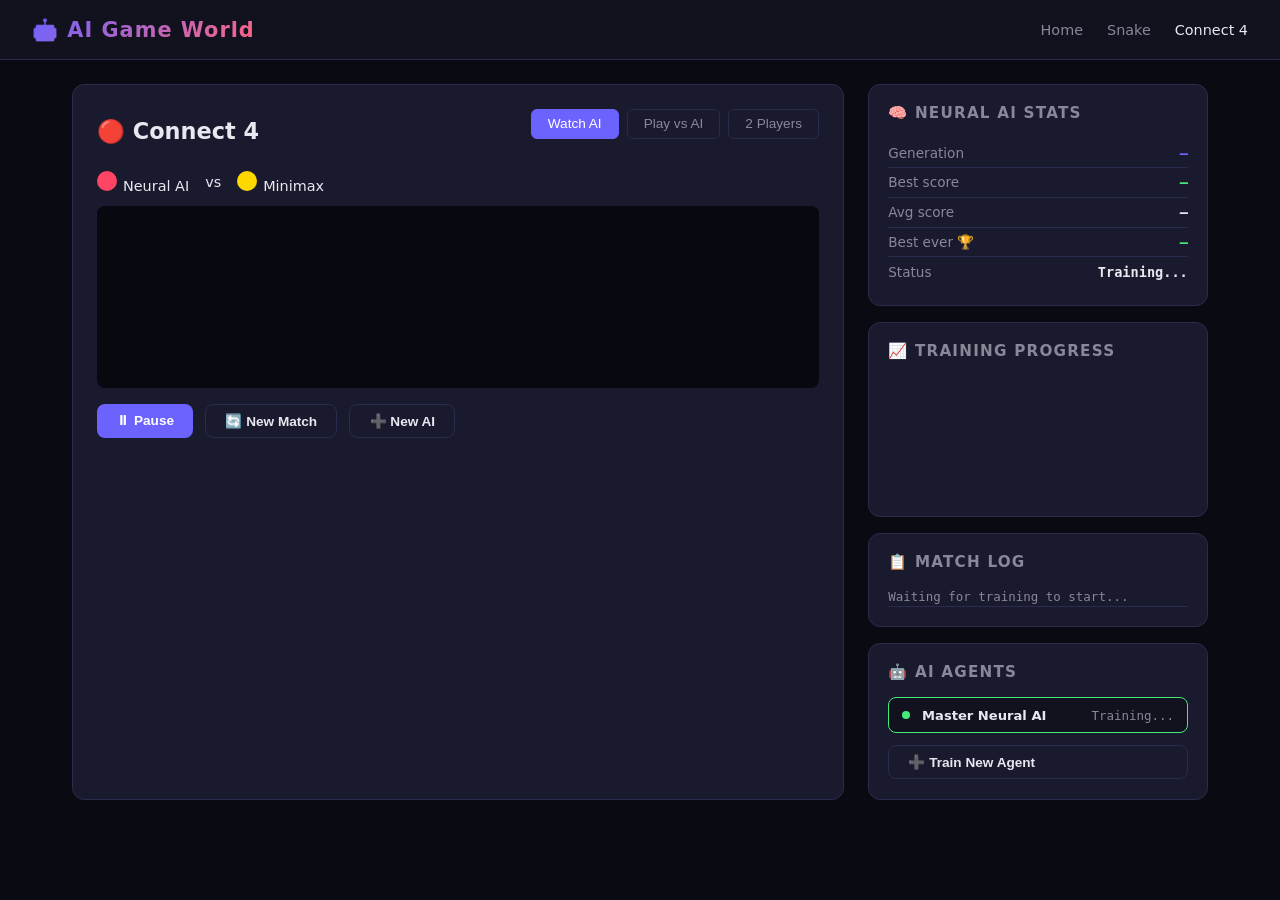
==== games/connect4/index.html @ 72505654 "Add games/connect4/index.html" ====
<!DOCTYPE html>
<html lang="en">
<head>
  <meta charset="UTF-8" />
  <meta name="viewport" content="width=device-width, initial-scale=1.0" />
  <title>Connect 4 — AI Game World</title>
  <link rel="stylesheet" href="../../css/style.css" />
  <style>
    .mode-tabs { display: flex; gap: 0.5rem; margin-bottom: 1rem; }
    .mode-tab {
      padding: 0.4rem 1rem; border-radius: 6px; border: 1px solid var(--border);
      cursor: pointer; font-size: 0.85rem; background: transparent; color: var(--text-dim);
      transition: all 0.2s;
    }
    .mode-tab.active { background: var(--accent); border-color: var(--accent); color: white; }

    .turn-indicator {
      display: flex; gap: 1rem; align-items: center;
      margin-bottom: 0.75rem; font-size: 0.9rem;
    }
    .player-chip {
      width: 20px; height: 20px; border-radius: 50%;
      display: inline-block; margin-right: 6px;
    }
    .chip-red { background: #ff4466; }
    .chip-yellow { background: #ffd700; }
    .active-chip { outline: 3px solid white; outline-offset: 2px; }

    .col-buttons { display: flex; gap: 2px; margin-bottom: 0.5rem; }
    .col-btn {
      width: 64px; height: 30px; background: var(--border);
      border: none; cursor: pointer; color: var(--text); border-radius: 4px;
      font-size: 1rem; transition: background 0.2s;
    }
    .col-btn:hover { background: var(--accent); }
    #colBtns { display: none; }

    .match-log {
      max-height: 140px; overflow-y: auto;
      font-size: 0.78rem; color: var(--text-dim);
      font-family: var(--font-mono);
    }
    .match-log div { padding: 2px 0; border-bottom: 1px solid var(--border); }
    .win { color: var(--accent3); }
    .loss { color: var(--accent2); }
    .draw { color: var(--text-dim); }
  </style>
</head>
<body>

<nav>
  <span class="nav-logo">🤖 AI Game World</span>
  <div class="nav-links">
    <a href="../../index.html">Home</a>
    <a href="../snake/index.html">Snake</a>
    <a href="#" class="active">Connect 4</a>
  </div>
</nav>

<div class="game-page">

  <!-- LEFT: GAME -->
  <div class="game-area">
    <div class="game-title-bar">
      <h2>🔴 Connect 4</h2>
      <div class="mode-tabs">
        <button class="mode-tab active" id="tabAI" onclick="switchMode('ai')">Watch AI</button>
        <button class="mode-tab" id="tabVsAI" onclick="switchMode('vsai')">Play vs AI</button>
        <button class="mode-tab" id="tabHuman" onclick="switchMode('human')">2 Players</button>
      </div>
    </div>

    <div class="turn-indicator" id="turnIndicator">
      <span><span class="player-chip chip-red" id="chip1"></span>Neural AI</span>
      <span>vs</span>
      <span><span class="player-chip chip-yellow" id="chip2"></span>Minimax</span>
    </div>

    <!-- Column drop buttons (human mode) -->
    <div id="colBtns" class="col-buttons">
      <button class="col-btn" onclick="humanDrop(0)">▼</button>
      <button class="col-btn" onclick="humanDrop(1)">▼</button>
      <button class="col-btn" onclick="humanDrop(2)">▼</button>
      <button class="col-btn" onclick="humanDrop(3)">▼</button>
      <button class="col-btn" onclick="humanDrop(4)">▼</button>
      <button class="col-btn" onclick="humanDrop(5)">▼</button>
      <button class="col-btn" onclick="humanDrop(6)">▼</button>
    </div>

    <div class="canvas-wrapper">
      <canvas id="gameCanvas"></canvas>
    </div>

    <div class="controls" id="aiControls">
      <button class="btn btn-primary" id="btnPlayPause" onclick="toggleTraining()">⏸ Pause</button>
      <button class="btn btn-ghost" onclick="resetMatch()">🔄 New Match</button>
      <button class="btn btn-ghost" onclick="openNewAgentModal()">➕ New AI</button>
    </div>

    <div class="controls" id="humanControls" style="display:none">
      <button class="btn btn-primary" onclick="resetMatch()">🔄 New Game</button>
    </div>
  </div>

  <!-- RIGHT: AI PANEL -->
  <div class="ai-panel">

    <div class="panel-card">
      <h3>🧠 Neural AI Stats</h3>
      <div class="stat-row">
        <span class="stat-label">Generation</span>
        <span class="stat-value accent" id="statGen">—</span>
      </div>
      <div class="stat-row">
        <span class="stat-label">Best score</span>
        <span class="stat-value good" id="statBest">—</span>
      </div>
      <div class="stat-row">
        <span class="stat-label">Avg score</span>
        <span class="stat-value" id="statAvg">—</span>
      </div>
      <div class="stat-row">
        <span class="stat-label">Best ever 🏆</span>
        <span class="stat-value good" id="statBestEver">—</span>
      </div>
      <div class="stat-row">
        <span class="stat-label">Status</span>
        <span class="stat-value" id="statStatus">Training...</span>
      </div>
    </div>

    <div class="panel-card">
      <h3>📈 Training Progress</h3>
      <canvas id="chartCanvas" class="chart-canvas"></canvas>
    </div>

    <div class="panel-card">
      <h3>📋 Match Log</h3>
      <div class="match-log" id="matchLog">
        <div class="draw">Waiting for training to start...</div>
      </div>
    </div>

    <div class="panel-card">
      <h3>🤖 AI Agents</h3>
      <div class="agent-list" id="agentList">
        <div class="agent-item master">
          <div class="agent-dot green"></div>
          <span class="agent-name">Master Neural AI</span>
          <span class="agent-score" id="masterScore">Training...</span>
        </div>
      </div>
      <button class="btn btn-ghost" style="width:100%;margin-top:0.75rem" onclick="openNewAgentModal()">
        ➕ Train New Agent
      </button>
    </div>

  </div>
</div>

<!-- Modal -->
<div class="modal-overlay" id="newAgentModal">
  <div class="modal">
    <h2>🤖 Create New AI Agent</h2>
    <div class="form-group">
      <label>Agent Name</label>
      <input type="text" id="agentNameInput" value="NeuralAgent-1" />
    </div>
    <div class="form-group">
      <label>Population Size</label>
      <select id="agentPopInput">
        <option value="20">20 (fast)</option>
        <option value="50" selected>50 (balanced)</option>
      </select>
    </div>
    <div class="modal-actions">
      <button class="btn btn-ghost" onclick="closeModal()">Cancel</button>
      <button class="btn btn-primary" onclick="createNewAgent()">Create</button>
    </div>
  </div>
</div>

<div class="toast" id="toast"></div>

<script src="../../shared/neat.js"></script>
<script src="connect4.js"></script>
<script>
let trainer = null;
let renderer = null;
let mode = 'ai';
let watchInterval = null;
let humanGame = null;
let agentCounter = 0;
let extraAgents = [];
let matchCount = 0;

function init() {
  const canvas = document.getElementById('gameCanvas');
  renderer = new Connect4Renderer(canvas);

  trainer = new Connect4Trainer({
    populationSize: 50,
    onGeneration: onGen
  });
  trainer.start();

  // Watch game loop — step every 600ms
  watchInterval = setInterval(stepWatchGame, 600);
}

function onGen({ generation, best, avg, bestEver }) {
  document.getElementById('statGen').textContent = generation;
  document.getElementById('statBest').textContent = best;
  document.getElementById('statAvg').textContent = avg.toFixed(1);
  document.getElementById('statBestEver').textContent = bestEver;
  document.getElementById('statStatus').textContent = 'Training...';
  document.getElementById('masterScore').textContent = `Gen ${generation} | Best: ${bestEver}`;
  drawChart(document.getElementById('chartCanvas'), trainer.ga.history);

  matchCount++;
  addLog(`Gen ${generation} — Best: ${best}, Avg: ${avg.toFixed(1)}`, best >= 100 ? 'win' : best < 50 ? 'loss' : 'draw');
}

function stepWatchGame() {
  if (mode !== 'ai' || !trainer || !trainer.watchGame) return;
  trainer.stepWatchGame();
  renderer.draw(trainer.watchGame);
  if (trainer.watchGame.over) {
    // Reset after 1.5s
    setTimeout(() => { if (trainer) trainer.watchGame = new Connect4Game(); }, 1500);
  }
}

function toggleTraining() {
  if (!trainer) return;
  trainer.toggle();
  document.getElementById('btnPlayPause').textContent = trainer.running ? '⏸ Pause' : '▶ Resume';
  document.getElementById('statStatus').textContent = trainer.running ? 'Training...' : 'Paused';
}

function resetMatch() {
  if (mode === 'ai' && trainer) {
    trainer.watchGame = new Connect4Game();
    renderer.draw(trainer.watchGame);
  } else if (humanGame) {
    humanGame = new Connect4Game();
    renderer.draw(humanGame);
  }
}

function switchMode(m) {
  mode = m;
  ['tabAI','tabVsAI','tabHuman'].forEach(id => document.getElementById(id).className = 'mode-tab');
  document.getElementById('tab' + (m === 'ai' ? 'AI' : m === 'vsai' ? 'VsAI' : 'Human')).className = 'mode-tab active';

  document.getElementById('aiControls').style.display = m === 'ai' ? 'flex' : 'none';
  document.getElementById('humanControls').style.display = m !== 'ai' ? 'flex' : 'none';
  document.getElementById('colBtns').style.display = m !== 'ai' ? 'flex' : 'none';

  if (m === 'ai') {
    humanGame = null;
  } else {
    humanGame = new Connect4Game();
    renderer.draw(humanGame);
    if (m === 'vsai') {
      document.getElementById('turnIndicator').innerHTML = `
        <span><span class="player-chip chip-red" id="chip1"></span>You (Red)</span>
        <span>vs</span>
        <span><span class="player-chip chip-yellow"></span>AI (Yellow)</span>
      `;
    } else {
      document.getElementById('turnIndicator').innerHTML = `
        <span><span class="player-chip chip-red"></span>Player 1</span>
        <span>vs</span>
        <span><span class="player-chip chip-yellow"></span>Player 2</span>
      `;
    }
  }
}

function humanDrop(col) {
  if (!humanGame || humanGame.over) return;
  if (humanGame.current === 2 && mode === 'vsai') return; // wait for AI

  humanGame.drop(col);
  renderer.draw(humanGame);

  if (humanGame.over) {
    const msg = humanGame.winner === 0 ? 'Draw!' : `Player ${humanGame.winner} wins!`;
    showToast(msg);
    return;
  }

  // AI turn in vsai mode
  if (mode === 'vsai' && humanGame.current === 2 && trainer) {
    setTimeout(() => {
      const brain = trainer.getBestBrain();
      if (brain) {
        const ai = new Connect4NeuralAI(brain);
        const col = ai.getBestMove(humanGame);
        humanGame.drop(col);
      } else {
        const mm = new Connect4Minimax(3);
        humanGame.drop(mm.getBestMove(humanGame));
      }
      renderer.draw(humanGame);
      if (humanGame.over) {
        const msg = humanGame.winner === 0 ? 'Draw!' : humanGame.winner === 2 ? 'AI wins! 🤖' : 'You win! 🎉';
        showToast(msg);
      }
    }, 300);
  }
}

function addLog(msg, cls = '') {
  const log = document.getElementById('matchLog');
  const d = document.createElement('div');
  d.className = cls;
  d.textContent = msg;
  log.insertBefore(d, log.firstChild);
  if (log.children.length > 50) log.removeChild(log.lastChild);
}

function openNewAgentModal() {
  agentCounter++;
  document.getElementById('agentNameInput').value = `NeuralAgent-${agentCounter}`;
  document.getElementById('newAgentModal').classList.add('open');
}
function closeModal() { document.getElementById('newAgentModal').classList.remove('open'); }

function createNewAgent() {
  const name = document.getElementById('agentNameInput').value;
  const popSize = parseInt(document.getElementById('agentPopInput').value);
  const t = new Connect4Trainer({ populationSize: popSize, onGeneration: () => {} });
  t.start();
  const idx = extraAgents.length;
  extraAgents.push({ name, trainer: t });

  const list = document.getElementById('agentList');
  const item = document.createElement('div');
  item.className = 'agent-item watching';
  item.innerHTML = `
    <div class="agent-dot blue"></div>
    <span class="agent-name">${name}</span>
    <span class="agent-score" id="xscore-${idx}">Training...</span>
    <div class="agent-actions">
      <button class="icon-btn" onclick="removeExtra(${idx})">✕</button>
    </div>
  `;
  list.appendChild(item);
  closeModal();
  showToast(`${name} created!`);

  // Update scores every few seconds
  setInterval(() => {
    const el = document.getElementById(`xscore-${idx}`);
    if (el && extraAgents[idx]) el.textContent = `Gen ${extraAgents[idx].trainer.generation} | Best: ${extraAgents[idx].trainer.bestEver}`;
  }, 2000);
}

function removeExtra(idx) {
  if (extraAgents[idx]) { extraAgents[idx].trainer.pause(); extraAgents[idx] = null; }
}

function showToast(msg) {
  const t = document.getElementById('toast');
  t.textContent = msg;
  t.classList.add('show');
  setTimeout(() => t.classList.remove('show'), 2500);
}

window.addEventListener('load', init);
</script>
</body>
</html>
---- css/style.css ----
/* ===== AI GAME WORLD — Global Styles ===== */

:root {
  --bg: #0a0a12;
  --bg2: #12121e;
  --card: #1a1a2e;
  --border: #2a2a4a;
  --accent: #6c63ff;
  --accent2: #ff6584;
  --accent3: #43e97b;
  --text: #e8e8f0;
  --text-dim: #888899;
  --font: 'Segoe UI', system-ui, sans-serif;
  --font-mono: 'Fira Code', 'Consolas', monospace;
}

* { box-sizing: border-box; margin: 0; padding: 0; }

body {
  background: var(--bg);
  color: var(--text);
  font-family: var(--font);
  min-height: 100vh;
}

a { color: var(--accent); text-decoration: none; }
a:hover { text-decoration: underline; }

/* NAV */
nav {
  background: var(--bg2);
  border-bottom: 1px solid var(--border);
  padding: 0 2rem;
  display: flex;
  align-items: center;
  gap: 2rem;
  height: 60px;
  position: sticky;
  top: 0;
  z-index: 100;
}

.nav-logo {
  font-size: 1.3rem;
  font-weight: 700;
  background: linear-gradient(135deg, var(--accent), var(--accent2));
  -webkit-background-clip: text;
  -webkit-text-fill-color: transparent;
  background-clip: text;
  letter-spacing: 0.05em;
}

.nav-links { display: flex; gap: 1.5rem; margin-left: auto; }
.nav-links a { color: var(--text-dim); font-size: 0.9rem; transition: color 0.2s; }
.nav-links a:hover, .nav-links a.active { color: var(--text); text-decoration: none; }

/* HERO */
.hero {
  text-align: center;
  padding: 4rem 2rem 3rem;
}

.hero h1 {
  font-size: clamp(2rem, 5vw, 3.5rem);
  font-weight: 800;
  background: linear-gradient(135deg, var(--accent), var(--accent2), var(--accent3));
  -webkit-background-clip: text;
  -webkit-text-fill-color: transparent;
  background-clip: text;
  margin-bottom: 1rem;
}

.hero p {
  color: var(--text-dim);
  font-size: 1.1rem;
  max-width: 600px;
  margin: 0 auto;
  line-height: 1.6;
}

/* GAME CARDS */
.games-grid {
  display: grid;
  grid-template-columns: repeat(auto-fill, minmax(280px, 1fr));
  gap: 1.5rem;
  max-width: 1200px;
  margin: 0 auto;
  padding: 2rem;
}

.game-card {
  background: var(--card);
  border: 1px solid var(--border);
  border-radius: 12px;
  overflow: hidden;
  transition: transform 0.2s, border-color 0.2s;
  cursor: pointer;
}

.game-card:hover {
  transform: translateY(-4px);
  border-color: var(--accent);
}

.game-card-thumb {
  width: 100%;
  height: 160px;
  background: linear-gradient(135deg, #1a1a3e, #2a1a4e);
  display: flex;
  align-items: center;
  justify-content: center;
  font-size: 4rem;
}

.game-card-body { padding: 1.2rem; }
.game-card-title { font-size: 1.1rem; font-weight: 700; margin-bottom: 0.4rem; }
.game-card-meta { font-size: 0.8rem; color: var(--text-dim); margin-bottom: 1rem; }

.badge {
  display: inline-block;
  padding: 2px 8px;
  border-radius: 20px;
  font-size: 0.7rem;
  font-weight: 600;
  margin-right: 4px;
}

.badge-new { background: var(--accent); color: white; }
.badge-week { background: var(--accent3); color: #000; }
.badge-classic { background: var(--border); color: var(--text-dim); }

.btn {
  display: inline-flex;
  align-items: center;
  gap: 0.4rem;
  padding: 0.5rem 1.2rem;
  border-radius: 8px;
  font-size: 0.85rem;
  font-weight: 600;
  cursor: pointer;
  border: none;
  transition: all 0.2s;
}

.btn-primary { background: var(--accent); color: white; }
.btn-primary:hover { background: #5a52e0; }
.btn-ghost { background: transparent; color: var(--text); border: 1px solid var(--border); }
.btn-ghost:hover { border-color: var(--accent); color: var(--accent); }
.btn-success { background: var(--accent3); color: #000; }

/* GAME PAGE LAYOUT */
.game-page {
  display: grid;
  grid-template-columns: 1fr 340px;
  gap: 1.5rem;
  max-width: 1200px;
  margin: 0 auto;
  padding: 1.5rem 2rem;
}

@media (max-width: 900px) {
  .game-page { grid-template-columns: 1fr; }
}

.game-area {
  background: var(--card);
  border: 1px solid var(--border);
  border-radius: 12px;
  padding: 1.5rem;
}

.game-title-bar {
  display: flex;
  align-items: center;
  justify-content: space-between;
  margin-bottom: 1rem;
}

.game-title-bar h2 { font-size: 1.4rem; }

.canvas-wrapper {
  display: flex;
  justify-content: center;
  align-items: center;
  background: #080810;
  border-radius: 8px;
  padding: 1rem;
  margin-bottom: 1rem;
}

canvas { display: block; border-radius: 4px; }

/* CONTROLS */
.controls { display: flex; gap: 0.75rem; flex-wrap: wrap; margin-bottom: 1rem; }

/* AI PANEL */
.ai-panel {
  display: flex;
  flex-direction: column;
  gap: 1rem;
}

.panel-card {
  background: var(--card);
  border: 1px solid var(--border);
  border-radius: 12px;
  padding: 1.2rem;
}

.panel-card h3 {
  font-size: 0.95rem;
  font-weight: 700;
  color: var(--text-dim);
  text-transform: uppercase;
  letter-spacing: 0.08em;
  margin-bottom: 1rem;
}

/* STATS */
.stat-row {
  display: flex;
  justify-content: space-between;
  align-items: center;
  padding: 0.4rem 0;
  border-bottom: 1px solid var(--border);
  font-size: 0.85rem;
}
.stat-row:last-child { border-bottom: none; }
.stat-label { color: var(--text-dim); }
.stat-value { font-weight: 700; font-family: var(--font-mono); }
.stat-value.good { color: var(--accent3); }
.stat-value.accent { color: var(--accent); }

/* CHART */
.chart-canvas { width: 100%; height: 120px; }

/* AI AGENTS LIST */
.agent-list { display: flex; flex-direction: column; gap: 0.6rem; }

.agent-item {
  display: flex;
  align-items: center;
  gap: 0.75rem;
  padding: 0.6rem 0.8rem;
  background: var(--bg2);
  border-radius: 8px;
  border: 1px solid var(--border);
  font-size: 0.82rem;
  transition: border-color 0.2s;
}

.agent-item.watching { border-color: var(--accent); }
.agent-item.master { border-color: var(--accent3); }

.agent-dot {
  width: 8px; height: 8px;
  border-radius: 50%;
  flex-shrink: 0;
}
.agent-dot.green { background: var(--accent3); }
.agent-dot.blue { background: var(--accent); }
.agent-dot.orange { background: #ffa94d; }

.agent-name { flex: 1; font-weight: 600; }
.agent-score { color: var(--text-dim); font-family: var(--font-mono); font-size: 0.78rem; }

.agent-actions { display: flex; gap: 0.4rem; }
.icon-btn {
  background: none; border: none; cursor: pointer;
  color: var(--text-dim); font-size: 1rem; padding: 2px;
  transition: color 0.2s;
}
.icon-btn:hover { color: var(--text); }

/* PROGRESS BAR */
.progress-bar {
  height: 4px;
  background: var(--border);
  border-radius: 2px;
  overflow: hidden;
  margin-top: 0.5rem;
}
.progress-fill {
  height: 100%;
  background: linear-gradient(90deg, var(--accent), var(--accent3));
  transition: width 0.3s;
}

/* SPEED SLIDER */
.slider-row {
  display: flex;
  align-items: center;
  gap: 0.75rem;
  font-size: 0.85rem;
  color: var(--text-dim);
}
input[type=range] {
  flex: 1;
  accent-color: var(--accent);
}

/* MODAL */
.modal-overlay {
  position: fixed; inset: 0;
  background: rgba(0,0,0,0.7);
  display: flex; align-items: center; justify-content: center;
  z-index: 1000;
  opacity: 0; pointer-events: none;
  transition: opacity 0.2s;
}
.modal-overlay.open { opacity: 1; pointer-events: all; }
.modal {
  background: var(--card);
  border: 1px solid var(--border);
  border-radius: 16px;
  padding: 2rem;
  min-width: 320px;
  max-width: 500px;
}
.modal h2 { margin-bottom: 1.5rem; }
.form-group { margin-bottom: 1rem; }
.form-group label { display: block; font-size: 0.85rem; color: var(--text-dim); margin-bottom: 0.4rem; }
.form-group input, .form-group select {
  width: 100%; padding: 0.6rem 0.8rem;
  background: var(--bg2); border: 1px solid var(--border);
  border-radius: 8px; color: var(--text); font-size: 0.9rem;
}
.form-group input:focus, .form-group select:focus {
  outline: none; border-color: var(--accent);
}
.modal-actions { display: flex; gap: 0.75rem; justify-content: flex-end; margin-top: 1.5rem; }

/* NOTIFICATION */
.toast {
  position: fixed; bottom: 2rem; right: 2rem;
  background: var(--card); border: 1px solid var(--accent);
  border-radius: 10px; padding: 0.8rem 1.2rem;
  font-size: 0.9rem; z-index: 2000;
  transform: translateY(100px); opacity: 0;
  transition: all 0.3s;
}
.toast.show { transform: translateY(0); opacity: 1; }

/* FOOTER */
footer {
  text-align: center;
  padding: 2rem;
  color: var(--text-dim);
  font-size: 0.85rem;
  border-top: 1px solid var(--border);
  margin-top: 3rem;
}
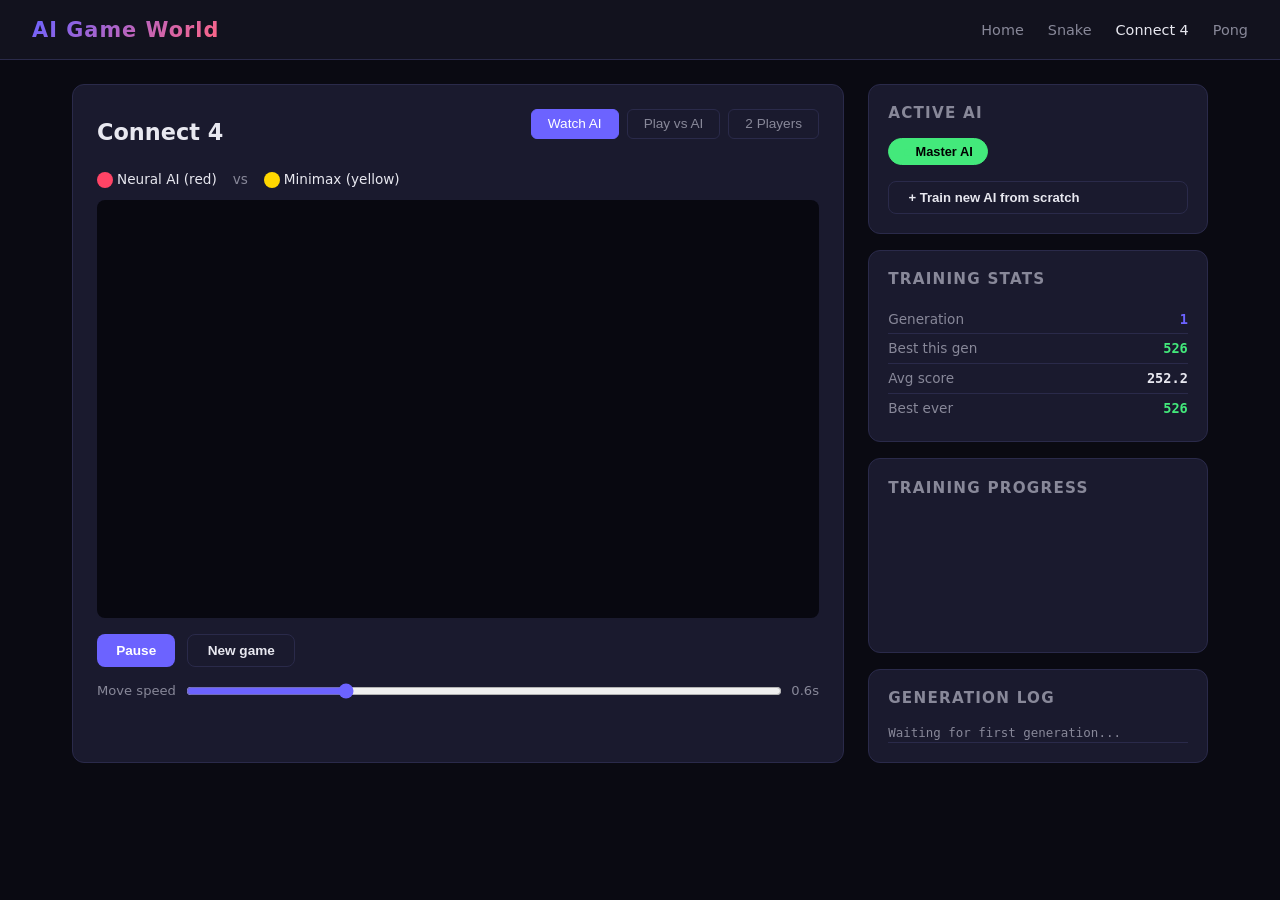
==== commit 86fb9cab: "Fix: proper master AI, new AI from scratch, no emojis — games/connect4/index.html" ====
--- a/games/connect4/index.html
+++ b/games/connect4/index.html
@@ -8,52 +8,80 @@
   <style>
     .mode-tabs { display: flex; gap: 0.5rem; margin-bottom: 1rem; }
     .mode-tab {
-      padding: 0.4rem 1rem; border-radius: 6px; border: 1px solid var(--border);
-      cursor: pointer; font-size: 0.85rem; background: transparent; color: var(--text-dim);
+      padding: 0.4rem 1rem; border-radius: 6px;
+      border: 1px solid var(--border);
+      cursor: pointer; font-size: 0.85rem;
+      background: transparent; color: var(--text-dim);
       transition: all 0.2s;
     }
     .mode-tab.active { background: var(--accent); border-color: var(--accent); color: white; }
 
-    .turn-indicator {
-      display: flex; gap: 1rem; align-items: center;
-      margin-bottom: 0.75rem; font-size: 0.9rem;
-    }
-    .player-chip {
-      width: 20px; height: 20px; border-radius: 50%;
-      display: inline-block; margin-right: 6px;
-    }
+    .col-buttons { display: flex; gap: 2px; margin-bottom: 0.5rem; }
+    .col-btn {
+      width: 64px; height: 28px;
+      background: var(--border); border: none; cursor: pointer;
+      color: var(--text); border-radius: 4px;
+      font-size: 0.85rem; transition: background 0.2s;
+    }
+    .col-btn:hover { background: var(--accent); }
+
+    .agent-tabs {
+      display: flex; gap: 0.5rem; flex-wrap: wrap;
+      margin-bottom: 1rem;
+    }
+    .agent-tab {
+      padding: 0.3rem 0.9rem; border-radius: 20px;
+      border: 1px solid var(--border);
+      cursor: pointer; font-size: 0.8rem;
+      background: transparent; color: var(--text-dim);
+      transition: all 0.2s;
+    }
+    .agent-tab.active  { background: var(--accent3); border-color: var(--accent3); color: #000; font-weight: 700; }
+    .agent-tab.custom  { border-color: var(--accent); }
+    .agent-tab.custom.active { background: var(--accent); color: #fff; }
+
+    .training-badge {
+      display: inline-block; width: 7px; height: 7px;
+      border-radius: 50%; background: var(--accent3);
+      margin-right: 5px; animation: pulse 1.2s infinite;
+    }
+    @keyframes pulse { 0%,100%{opacity:1} 50%{opacity:0.3} }
+
+    .watch-speed {
+      display: flex; align-items: center; gap: 0.6rem;
+      font-size: 0.82rem; color: var(--text-dim);
+      margin-top: 0.75rem;
+    }
+    input[type=range] { flex: 1; accent-color: var(--accent); }
+
+    .log-box {
+      max-height: 130px; overflow-y: auto;
+      font-size: 0.78rem; color: var(--text-dim);
+      font-family: var(--font-mono, monospace);
+    }
+    .log-box div { padding: 2px 0; border-bottom: 1px solid var(--border); }
+    .log-win  { color: var(--accent3); }
+    .log-loss { color: #ff6584; }
+    .log-draw { color: var(--text-dim); }
+
+    .turn-bar {
+      display: flex; align-items: center; gap: 1rem;
+      font-size: 0.85rem; margin-bottom: 0.75rem;
+    }
+    .chip { width: 16px; height: 16px; border-radius: 50%; display: inline-block; margin-right: 4px; vertical-align: middle; }
     .chip-red { background: #ff4466; }
     .chip-yellow { background: #ffd700; }
-    .active-chip { outline: 3px solid white; outline-offset: 2px; }
-
-    .col-buttons { display: flex; gap: 2px; margin-bottom: 0.5rem; }
-    .col-btn {
-      width: 64px; height: 30px; background: var(--border);
-      border: none; cursor: pointer; color: var(--text); border-radius: 4px;
-      font-size: 1rem; transition: background 0.2s;
-    }
-    .col-btn:hover { background: var(--accent); }
-    #colBtns { display: none; }
-
-    .match-log {
-      max-height: 140px; overflow-y: auto;
-      font-size: 0.78rem; color: var(--text-dim);
-      font-family: var(--font-mono);
-    }
-    .match-log div { padding: 2px 0; border-bottom: 1px solid var(--border); }
-    .win { color: var(--accent3); }
-    .loss { color: var(--accent2); }
-    .draw { color: var(--text-dim); }
   </style>
 </head>
 <body>
 
 <nav>
-  <span class="nav-logo">🤖 AI Game World</span>
+  <span class="nav-logo">AI Game World</span>
   <div class="nav-links">
     <a href="../../index.html">Home</a>
     <a href="../snake/index.html">Snake</a>
     <a href="#" class="active">Connect 4</a>
+    <a href="../pong/index.html">Pong</a>
   </div>
 </nav>
 
@@ -62,121 +90,104 @@
   <!-- LEFT: GAME -->
   <div class="game-area">
     <div class="game-title-bar">
-      <h2>🔴 Connect 4</h2>
+      <h2>Connect 4</h2>
       <div class="mode-tabs">
-        <button class="mode-tab active" id="tabAI" onclick="switchMode('ai')">Watch AI</button>
-        <button class="mode-tab" id="tabVsAI" onclick="switchMode('vsai')">Play vs AI</button>
-        <button class="mode-tab" id="tabHuman" onclick="switchMode('human')">2 Players</button>
-      </div>
-    </div>
-
-    <div class="turn-indicator" id="turnIndicator">
-      <span><span class="player-chip chip-red" id="chip1"></span>Neural AI</span>
-      <span>vs</span>
-      <span><span class="player-chip chip-yellow" id="chip2"></span>Minimax</span>
-    </div>
-
-    <!-- Column drop buttons (human mode) -->
-    <div id="colBtns" class="col-buttons">
-      <button class="col-btn" onclick="humanDrop(0)">▼</button>
-      <button class="col-btn" onclick="humanDrop(1)">▼</button>
-      <button class="col-btn" onclick="humanDrop(2)">▼</button>
-      <button class="col-btn" onclick="humanDrop(3)">▼</button>
-      <button class="col-btn" onclick="humanDrop(4)">▼</button>
-      <button class="col-btn" onclick="humanDrop(5)">▼</button>
-      <button class="col-btn" onclick="humanDrop(6)">▼</button>
+        <button class="mode-tab active" id="tabWatch" onclick="switchMode('watch')">Watch AI</button>
+        <button class="mode-tab" id="tabPlay"  onclick="switchMode('play')">Play vs AI</button>
+        <button class="mode-tab" id="tabTwo"   onclick="switchMode('two')">2 Players</button>
+      </div>
+    </div>
+
+    <div class="turn-bar" id="turnBar">
+      <span><span class="chip chip-red"></span>Neural AI (red)</span>
+      <span style="color:var(--text-dim)">vs</span>
+      <span><span class="chip chip-yellow"></span>Minimax (yellow)</span>
+    </div>
+
+    <!-- Column drop buttons — shown in human modes -->
+    <div id="colBtns" class="col-buttons" style="display:none">
+      <button class="col-btn" onclick="humanDrop(0)">v</button>
+      <button class="col-btn" onclick="humanDrop(1)">v</button>
+      <button class="col-btn" onclick="humanDrop(2)">v</button>
+      <button class="col-btn" onclick="humanDrop(3)">v</button>
+      <button class="col-btn" onclick="humanDrop(4)">v</button>
+      <button class="col-btn" onclick="humanDrop(5)">v</button>
+      <button class="col-btn" onclick="humanDrop(6)">v</button>
     </div>
 
     <div class="canvas-wrapper">
       <canvas id="gameCanvas"></canvas>
     </div>
 
-    <div class="controls" id="aiControls">
-      <button class="btn btn-primary" id="btnPlayPause" onclick="toggleTraining()">⏸ Pause</button>
-      <button class="btn btn-ghost" onclick="resetMatch()">🔄 New Match</button>
-      <button class="btn btn-ghost" onclick="openNewAgentModal()">➕ New AI</button>
-    </div>
-
-    <div class="controls" id="humanControls" style="display:none">
-      <button class="btn btn-primary" onclick="resetMatch()">🔄 New Game</button>
+    <div class="controls" id="watchControls">
+      <button class="btn btn-primary" id="btnPause" onclick="toggleMaster()">Pause</button>
+      <button class="btn btn-ghost"   onclick="newWatchGame()">New game</button>
+    </div>
+
+    <div class="controls" id="playControls" style="display:none">
+      <button class="btn btn-primary" onclick="resetHumanGame()">New game</button>
+    </div>
+
+    <!-- Watch speed (AI mode only) -->
+    <div class="watch-speed" id="watchSpeedRow">
+      <span>Move speed</span>
+      <input type="range" id="watchSpeed" min="100" max="2000" value="600" step="100"
+             oninput="setWatchSpeed(this.value)" />
+      <span id="watchSpeedLabel">0.6s</span>
     </div>
   </div>
 
-  <!-- RIGHT: AI PANEL -->
+  <!-- RIGHT: PANEL -->
   <div class="ai-panel">
 
+    <!-- Agent selector -->
     <div class="panel-card">
-      <h3>🧠 Neural AI Stats</h3>
+      <h3>Active AI</h3>
+      <div class="agent-tabs" id="agentTabs">
+        <button class="agent-tab active" id="tab-master" onclick="selectAgent('master')">
+          <span class="training-badge"></span>Master AI
+        </button>
+      </div>
+      <button class="btn btn-ghost" style="width:100%;font-size:0.82rem" onclick="spawnNewAI()">
+        + Train new AI from scratch
+      </button>
+    </div>
+
+    <!-- Stats of selected agent -->
+    <div class="panel-card">
+      <h3>Training stats</h3>
       <div class="stat-row">
         <span class="stat-label">Generation</span>
-        <span class="stat-value accent" id="statGen">—</span>
+        <span class="stat-value accent" id="statGen">0</span>
       </div>
       <div class="stat-row">
-        <span class="stat-label">Best score</span>
-        <span class="stat-value good" id="statBest">—</span>
+        <span class="stat-label">Best this gen</span>
+        <span class="stat-value good" id="statBest">0</span>
       </div>
       <div class="stat-row">
         <span class="stat-label">Avg score</span>
-        <span class="stat-value" id="statAvg">—</span>
+        <span class="stat-value" id="statAvg">0</span>
       </div>
       <div class="stat-row">
-        <span class="stat-label">Best ever 🏆</span>
-        <span class="stat-value good" id="statBestEver">—</span>
-      </div>
-      <div class="stat-row">
-        <span class="stat-label">Status</span>
-        <span class="stat-value" id="statStatus">Training...</span>
-      </div>
-    </div>
-
+        <span class="stat-label">Best ever</span>
+        <span class="stat-value good" id="statBestEver">0</span>
+      </div>
+    </div>
+
+    <!-- Chart -->
     <div class="panel-card">
-      <h3>📈 Training Progress</h3>
+      <h3>Training progress</h3>
       <canvas id="chartCanvas" class="chart-canvas"></canvas>
     </div>
 
+    <!-- Log -->
     <div class="panel-card">
-      <h3>📋 Match Log</h3>
-      <div class="match-log" id="matchLog">
-        <div class="draw">Waiting for training to start...</div>
-      </div>
-    </div>
-
-    <div class="panel-card">
-      <h3>🤖 AI Agents</h3>
-      <div class="agent-list" id="agentList">
-        <div class="agent-item master">
-          <div class="agent-dot green"></div>
-          <span class="agent-name">Master Neural AI</span>
-          <span class="agent-score" id="masterScore">Training...</span>
-        </div>
-      </div>
-      <button class="btn btn-ghost" style="width:100%;margin-top:0.75rem" onclick="openNewAgentModal()">
-        ➕ Train New Agent
-      </button>
-    </div>
-
-  </div>
-</div>
-
-<!-- Modal -->
-<div class="modal-overlay" id="newAgentModal">
-  <div class="modal">
-    <h2>🤖 Create New AI Agent</h2>
-    <div class="form-group">
-      <label>Agent Name</label>
-      <input type="text" id="agentNameInput" value="NeuralAgent-1" />
-    </div>
-    <div class="form-group">
-      <label>Population Size</label>
-      <select id="agentPopInput">
-        <option value="20">20 (fast)</option>
-        <option value="50" selected>50 (balanced)</option>
-      </select>
-    </div>
-    <div class="modal-actions">
-      <button class="btn btn-ghost" onclick="closeModal()">Cancel</button>
-      <button class="btn btn-primary" onclick="createNewAgent()">Create</button>
-    </div>
+      <h3>Generation log</h3>
+      <div class="log-box" id="genLog">
+        <div class="log-draw">Waiting for first generation...</div>
+      </div>
+    </div>
+
   </div>
 </div>
 
@@ -185,191 +196,274 @@
 <script src="../../shared/neat.js"></script>
 <script src="connect4.js"></script>
 <script>
-let trainer = null;
-let renderer = null;
-let mode = 'ai';
-let watchInterval = null;
-let humanGame = null;
-let agentCounter = 0;
-let extraAgents = [];
-let matchCount = 0;
-
-function init() {
+// ─────────────────────────────────────────
+// STATE
+// ─────────────────────────────────────────
+let renderer     = null;
+let masterAI     = null;       // Connect4AIInstance — always running
+let customAIs    = [];         // [{id, ai}]
+let selectedId   = 'master';   // which AI we're watching / showing stats for
+let mode         = 'watch';    // 'watch' | 'play' | 'two'
+let humanGame    = null;
+let hoverCol     = -1;
+let watchTimer   = null;
+let watchInterval= 600;        // ms between watch game moves
+let customCount  = 0;
+
+// ─────────────────────────────────────────
+// INIT
+// ─────────────────────────────────────────
+window.addEventListener('load', () => {
   const canvas = document.getElementById('gameCanvas');
   renderer = new Connect4Renderer(canvas);
 
-  trainer = new Connect4Trainer({
-    populationSize: 50,
-    onGeneration: onGen
+  masterAI = new Connect4AIInstance({
+    name: 'Master AI',
+    populationSize: 30,
+    isMaster: true,
+    onGeneration: (stats) => {
+      if (selectedId === 'master') updateStats(stats, masterAI.ga.history);
+    },
   });
-  trainer.start();
-
-  // Watch game loop — step every 600ms
-  watchInterval = setInterval(stepWatchGame, 600);
-}
-
-function onGen({ generation, best, avg, bestEver }) {
-  document.getElementById('statGen').textContent = generation;
-  document.getElementById('statBest').textContent = best;
-  document.getElementById('statAvg').textContent = avg.toFixed(1);
+  masterAI.start();
+
+  startWatchLoop();
+  renderLoop();
+});
+
+// ─────────────────────────────────────────
+// RENDER LOOP (60fps canvas redraw)
+// ─────────────────────────────────────────
+function renderLoop() {
+  requestAnimationFrame(renderLoop);
+  if (mode === 'watch') {
+    const ai = getSelectedAI();
+    if (ai) renderer.draw(ai.watchGame, -1);
+  } else if (humanGame) {
+    renderer.draw(humanGame, hoverCol);
+  }
+}
+
+// ─────────────────────────────────────────
+// WATCH LOOP — advances the AI's watch game
+// ─────────────────────────────────────────
+function startWatchLoop() {
+  if (watchTimer) clearInterval(watchTimer);
+  watchTimer = setInterval(() => {
+    if (mode !== 'watch') return;
+    const ai = getSelectedAI();
+    if (!ai) return;
+    ai.stepWatchGame();
+  }, watchInterval);
+}
+
+function setWatchSpeed(ms) {
+  watchInterval = parseInt(ms);
+  document.getElementById('watchSpeedLabel').textContent = (ms / 1000).toFixed(1) + 's';
+  startWatchLoop();
+}
+
+function newWatchGame() {
+  const ai = getSelectedAI();
+  if (ai) ai._refreshWatchGame();
+}
+
+// ─────────────────────────────────────────
+// AGENT MANAGEMENT
+// ─────────────────────────────────────────
+function getSelectedAI() {
+  if (selectedId === 'master') return masterAI;
+  const entry = customAIs.find(a => a.id === selectedId);
+  return entry ? entry.ai : null;
+}
+
+function selectAgent(id) {
+  selectedId = id;
+  document.querySelectorAll('.agent-tab').forEach(t => t.classList.remove('active'));
+  const tab = document.getElementById('tab-' + id);
+  if (tab) tab.classList.add('active');
+
+  const ai = getSelectedAI();
+  if (ai) {
+    updateStats({
+      generation: ai.generation,
+      best: ai.lastBest,
+      avg: ai.lastAvg,
+      bestEver: ai.bestEver,
+    }, ai.ga.history);
+    newWatchGame();
+  }
+}
+
+function spawnNewAI() {
+  customCount++;
+  const id   = 'custom-' + customCount;
+  const name = 'Agent ' + customCount;
+
+  const ai = new Connect4AIInstance({
+    name,
+    populationSize: 20,
+    isMaster: false,
+    onGeneration: (stats) => {
+      if (selectedId === id) updateStats(stats, ai.ga.history);
+      const label = document.getElementById('tab-' + id);
+      if (label) label.setAttribute('data-gen', stats.generation);
+    },
+  });
+  ai.start();
+  customAIs.push({ id, ai });
+
+  // Add tab
+  const tabs = document.getElementById('agentTabs');
+  const btn = document.createElement('button');
+  btn.className = 'agent-tab custom';
+  btn.id = 'tab-' + id;
+  btn.onclick = () => selectAgent(id);
+  btn.innerHTML = '<span class="training-badge" style="background:var(--accent)"></span>' + name;
+  tabs.appendChild(btn);
+
+  selectAgent(id);
+  showToast(name + ' started training from scratch');
+}
+
+// ─────────────────────────────────────────
+// STATS + CHART
+// ─────────────────────────────────────────
+function updateStats({ generation, best, avg, bestEver }, history) {
+  document.getElementById('statGen').textContent     = generation;
+  document.getElementById('statBest').textContent    = best;
+  document.getElementById('statAvg').textContent     = typeof avg === 'number' ? avg.toFixed(1) : avg;
   document.getElementById('statBestEver').textContent = bestEver;
-  document.getElementById('statStatus').textContent = 'Training...';
-  document.getElementById('masterScore').textContent = `Gen ${generation} | Best: ${bestEver}`;
-  drawChart(document.getElementById('chartCanvas'), trainer.ga.history);
-
-  matchCount++;
-  addLog(`Gen ${generation} — Best: ${best}, Avg: ${avg.toFixed(1)}`, best >= 100 ? 'win' : best < 50 ? 'loss' : 'draw');
-}
-
-function stepWatchGame() {
-  if (mode !== 'ai' || !trainer || !trainer.watchGame) return;
-  trainer.stepWatchGame();
-  renderer.draw(trainer.watchGame);
-  if (trainer.watchGame.over) {
-    // Reset after 1.5s
-    setTimeout(() => { if (trainer) trainer.watchGame = new Connect4Game(); }, 1500);
-  }
-}
-
-function toggleTraining() {
-  if (!trainer) return;
-  trainer.toggle();
-  document.getElementById('btnPlayPause').textContent = trainer.running ? '⏸ Pause' : '▶ Resume';
-  document.getElementById('statStatus').textContent = trainer.running ? 'Training...' : 'Paused';
-}
-
-function resetMatch() {
-  if (mode === 'ai' && trainer) {
-    trainer.watchGame = new Connect4Game();
-    renderer.draw(trainer.watchGame);
-  } else if (humanGame) {
-    humanGame = new Connect4Game();
-    renderer.draw(humanGame);
-  }
-}
-
+  drawChart(document.getElementById('chartCanvas'), history);
+  addLog(generation, best, avg, bestEver);
+}
+
+function addLog(gen, best, avg, bestEver) {
+  const log = document.getElementById('genLog');
+  const d   = document.createElement('div');
+  const cls = best > 200 ? 'log-win' : best < 80 ? 'log-loss' : 'log-draw';
+  d.className = cls;
+  d.textContent = 'Gen ' + gen + ' — best: ' + best + '  avg: ' + (typeof avg === 'number' ? avg.toFixed(0) : avg) + '  record: ' + bestEver;
+  log.insertBefore(d, log.firstChild);
+  while (log.children.length > 60) log.removeChild(log.lastChild);
+}
+
+// ─────────────────────────────────────────
+// MODE SWITCHING
+// ─────────────────────────────────────────
 function switchMode(m) {
   mode = m;
-  ['tabAI','tabVsAI','tabHuman'].forEach(id => document.getElementById(id).className = 'mode-tab');
-  document.getElementById('tab' + (m === 'ai' ? 'AI' : m === 'vsai' ? 'VsAI' : 'Human')).className = 'mode-tab active';
-
-  document.getElementById('aiControls').style.display = m === 'ai' ? 'flex' : 'none';
-  document.getElementById('humanControls').style.display = m !== 'ai' ? 'flex' : 'none';
-  document.getElementById('colBtns').style.display = m !== 'ai' ? 'flex' : 'none';
-
-  if (m === 'ai') {
+  ['tabWatch','tabPlay','tabTwo'].forEach(id => document.getElementById(id).classList.remove('active'));
+  const map = { watch: 'tabWatch', play: 'tabPlay', two: 'tabTwo' };
+  document.getElementById(map[m]).classList.add('active');
+
+  document.getElementById('watchControls').style.display    = m === 'watch' ? 'flex' : 'none';
+  document.getElementById('playControls').style.display     = m !== 'watch' ? 'flex' : 'none';
+  document.getElementById('colBtns').style.display          = m !== 'watch' ? 'flex' : 'none';
+  document.getElementById('watchSpeedRow').style.display    = m === 'watch' ? 'flex' : 'none';
+
+  if (m === 'watch') {
     humanGame = null;
-  } else {
+    const turnBar = document.getElementById('turnBar');
+    turnBar.innerHTML = '<span><span class="chip chip-red"></span>Neural AI (red)</span><span style="color:var(--text-dim)">vs</span><span><span class="chip chip-yellow"></span>Minimax (yellow)</span>';
+  } else if (m === 'play') {
     humanGame = new Connect4Game();
-    renderer.draw(humanGame);
-    if (m === 'vsai') {
-      document.getElementById('turnIndicator').innerHTML = `
-        <span><span class="player-chip chip-red" id="chip1"></span>You (Red)</span>
-        <span>vs</span>
-        <span><span class="player-chip chip-yellow"></span>AI (Yellow)</span>
-      `;
-    } else {
-      document.getElementById('turnIndicator').innerHTML = `
-        <span><span class="player-chip chip-red"></span>Player 1</span>
-        <span>vs</span>
-        <span><span class="player-chip chip-yellow"></span>Player 2</span>
-      `;
-    }
-  }
-}
-
+    hoverCol  = -1;
+    const turnBar = document.getElementById('turnBar');
+    turnBar.innerHTML = '<span><span class="chip chip-red"></span>You (red)</span><span style="color:var(--text-dim)">vs</span><span><span class="chip chip-yellow"></span>AI (yellow)</span>';
+  } else if (m === 'two') {
+    humanGame = new Connect4Game();
+    hoverCol  = -1;
+    const turnBar = document.getElementById('turnBar');
+    turnBar.innerHTML = '<span id="p1label"><span class="chip chip-red"></span>Player 1 — your turn</span><span style="color:var(--text-dim)">vs</span><span><span class="chip chip-yellow"></span>Player 2</span>';
+  }
+}
+
+// ─────────────────────────────────────────
+// MASTER AI CONTROLS
+// ─────────────────────────────────────────
+function toggleMaster() {
+  masterAI.toggle();
+  document.getElementById('btnPause').textContent = masterAI.running ? 'Pause' : 'Resume';
+}
+
+// ─────────────────────────────────────────
+// HUMAN GAME
+// ─────────────────────────────────────────
 function humanDrop(col) {
   if (!humanGame || humanGame.over) return;
-  if (humanGame.current === 2 && mode === 'vsai') return; // wait for AI
+
+  // In 'play' mode, human is always player 1 (red)
+  if (mode === 'play' && humanGame.current !== 1) return;
 
   humanGame.drop(col);
-  renderer.draw(humanGame);
+  renderer.draw(humanGame, -1);
 
   if (humanGame.over) {
-    const msg = humanGame.winner === 0 ? 'Draw!' : `Player ${humanGame.winner} wins!`;
+    const msg = humanGame.winner === 0 ? 'Draw!' : (humanGame.winner === 1 ? 'You win!' : 'AI wins!');
     showToast(msg);
     return;
   }
 
-  // AI turn in vsai mode
-  if (mode === 'vsai' && humanGame.current === 2 && trainer) {
+  // AI responds in play mode
+  if (mode === 'play' && humanGame.current === 2) {
     setTimeout(() => {
-      const brain = trainer.getBestBrain();
+      const brain = masterAI.getBestBrain();
+      let aiCol;
       if (brain) {
         const ai = new Connect4NeuralAI(brain);
-        const col = ai.getBestMove(humanGame);
-        humanGame.drop(col);
+        aiCol = ai.getBestMove(humanGame);
       } else {
-        const mm = new Connect4Minimax(3);
-        humanGame.drop(mm.getBestMove(humanGame));
+        aiCol = new Connect4Minimax(2).getBestMove(humanGame);
       }
-      renderer.draw(humanGame);
+      humanGame.drop(aiCol);
+      renderer.draw(humanGame, -1);
       if (humanGame.over) {
-        const msg = humanGame.winner === 0 ? 'Draw!' : humanGame.winner === 2 ? 'AI wins! 🤖' : 'You win! 🎉';
+        const msg = humanGame.winner === 0 ? 'Draw!' : (humanGame.winner === 1 ? 'You win!' : 'AI wins!');
         showToast(msg);
       }
-    }, 300);
-  }
-}
-
-function addLog(msg, cls = '') {
-  const log = document.getElementById('matchLog');
-  const d = document.createElement('div');
-  d.className = cls;
-  d.textContent = msg;
-  log.insertBefore(d, log.firstChild);
-  if (log.children.length > 50) log.removeChild(log.lastChild);
-}
-
-function openNewAgentModal() {
-  agentCounter++;
-  document.getElementById('agentNameInput').value = `NeuralAgent-${agentCounter}`;
-  document.getElementById('newAgentModal').classList.add('open');
-}
-function closeModal() { document.getElementById('newAgentModal').classList.remove('open'); }
-
-function createNewAgent() {
-  const name = document.getElementById('agentNameInput').value;
-  const popSize = parseInt(document.getElementById('agentPopInput').value);
-  const t = new Connect4Trainer({ populationSize: popSize, onGeneration: () => {} });
-  t.start();
-  const idx = extraAgents.length;
-  extraAgents.push({ name, trainer: t });
-
-  const list = document.getElementById('agentList');
-  const item = document.createElement('div');
-  item.className = 'agent-item watching';
-  item.innerHTML = `
-    <div class="agent-dot blue"></div>
-    <span class="agent-name">${name}</span>
-    <span class="agent-score" id="xscore-${idx}">Training...</span>
-    <div class="agent-actions">
-      <button class="icon-btn" onclick="removeExtra(${idx})">✕</button>
-    </div>
-  `;
-  list.appendChild(item);
-  closeModal();
-  showToast(`${name} created!`);
-
-  // Update scores every few seconds
-  setInterval(() => {
-    const el = document.getElementById(`xscore-${idx}`);
-    if (el && extraAgents[idx]) el.textContent = `Gen ${extraAgents[idx].trainer.generation} | Best: ${extraAgents[idx].trainer.bestEver}`;
-  }, 2000);
-}
-
-function removeExtra(idx) {
-  if (extraAgents[idx]) { extraAgents[idx].trainer.pause(); extraAgents[idx] = null; }
-}
+    }, 350);
+  }
+
+  // Two player — update label
+  if (mode === 'two') {
+    const lbl = document.getElementById('p1label');
+    if (lbl) lbl.innerHTML = humanGame.current === 1
+      ? '<span class="chip chip-red"></span>Player 1 — your turn'
+      : '<span class="chip chip-yellow"></span>Player 2 — your turn';
+  }
+}
+
+function resetHumanGame() {
+  humanGame = new Connect4Game();
+  hoverCol  = -1;
+  if (mode === 'two') {
+    const lbl = document.getElementById('p1label');
+    if (lbl) lbl.innerHTML = '<span class="chip chip-red"></span>Player 1 — your turn';
+  }
+}
+
+// Hover detection on canvas
+const canvas = document.getElementById('gameCanvas');
+canvas.addEventListener('mousemove', e => {
+  if (mode === 'watch') return;
+  const rect = canvas.getBoundingClientRect();
+  const x    = e.clientX - rect.left;
+  hoverCol   = Math.floor(x / C4_CELL);
+});
+canvas.addEventListener('mouseleave', () => { hoverCol = -1; });
+canvas.addEventListener('click', e => {
+  if (mode === 'watch') return;
+  const rect = canvas.getBoundingClientRect();
+  const col  = Math.floor((e.clientX - rect.left) / C4_CELL);
+  humanDrop(col);
+});
 
 function showToast(msg) {
   const t = document.getElementById('toast');
-  t.textContent = msg;
-  t.classList.add('show');
+  t.textContent = msg; t.classList.add('show');
   setTimeout(() => t.classList.remove('show'), 2500);
 }
-
-window.addEventListener('load', init);
 </script>
 </body>
 </html>
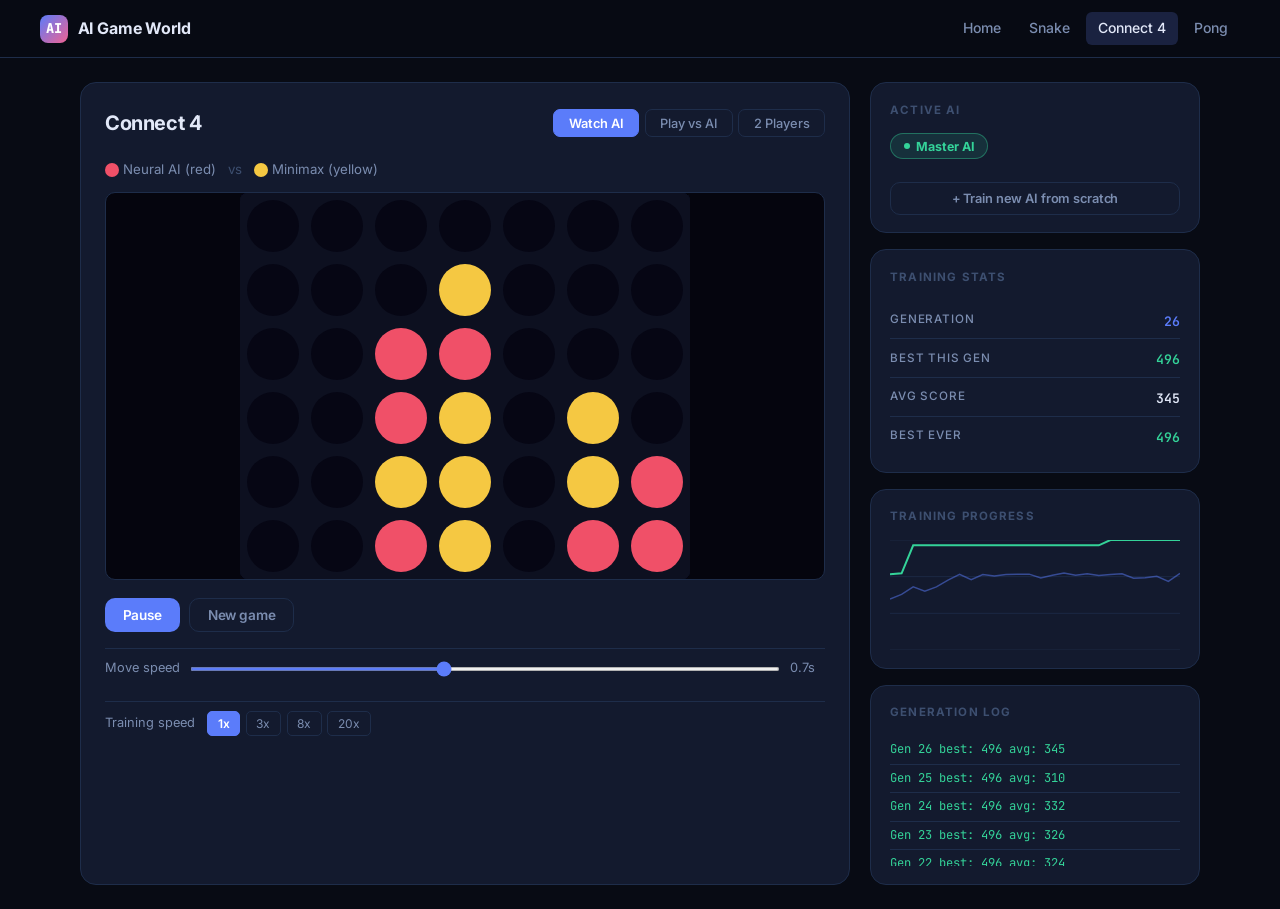
==== commit c1e76662: "Fix: normal speed + training speed controls, C4 fixed, real master AI thumbnails" ====
--- a/games/connect4/index.html
+++ b/games/connect4/index.html
@@ -6,77 +6,56 @@
   <title>Connect 4 — AI Game World</title>
   <link rel="stylesheet" href="../../css/style.css" />
   <style>
-    .mode-tabs { display: flex; gap: 0.5rem; margin-bottom: 1rem; }
-    .mode-tab {
-      padding: 0.4rem 1rem; border-radius: 6px;
-      border: 1px solid var(--border);
-      cursor: pointer; font-size: 0.85rem;
-      background: transparent; color: var(--text-dim);
-      transition: all 0.2s;
-    }
-    .mode-tab.active { background: var(--accent); border-color: var(--accent); color: white; }
-
-    .col-buttons { display: flex; gap: 2px; margin-bottom: 0.5rem; }
+    .turn-bar {
+      display: flex; align-items: center; gap: 0.75rem;
+      font-size: 0.83rem; margin-bottom: 0.75rem; color: var(--text-dim);
+    }
+    .chip { width: 14px; height: 14px; border-radius: 50%; display: inline-block; margin-right: 4px; vertical-align: middle; }
+    .chip-red    { background: #f05068; }
+    .chip-yellow { background: #f5c842; }
+
+    .col-buttons { display: flex; gap: 2px; margin-bottom: 4px; }
     .col-btn {
-      width: 64px; height: 28px;
-      background: var(--border); border: none; cursor: pointer;
-      color: var(--text); border-radius: 4px;
-      font-size: 0.85rem; transition: background 0.2s;
-    }
-    .col-btn:hover { background: var(--accent); }
-
-    .agent-tabs {
-      display: flex; gap: 0.5rem; flex-wrap: wrap;
-      margin-bottom: 1rem;
-    }
-    .agent-tab {
-      padding: 0.3rem 0.9rem; border-radius: 20px;
-      border: 1px solid var(--border);
-      cursor: pointer; font-size: 0.8rem;
-      background: transparent; color: var(--text-dim);
-      transition: all 0.2s;
-    }
-    .agent-tab.active  { background: var(--accent3); border-color: var(--accent3); color: #000; font-weight: 700; }
-    .agent-tab.custom  { border-color: var(--accent); }
-    .agent-tab.custom.active { background: var(--accent); color: #fff; }
-
-    .training-badge {
-      display: inline-block; width: 7px; height: 7px;
-      border-radius: 50%; background: var(--accent3);
-      margin-right: 5px; animation: pulse 1.2s infinite;
-    }
-    @keyframes pulse { 0%,100%{opacity:1} 50%{opacity:0.3} }
-
-    .watch-speed {
+      flex: 1; height: 26px;
+      background: var(--bg3); border: 1px solid var(--border);
+      cursor: pointer; color: var(--text-dim);
+      border-radius: 5px; font-size: 0.75rem; font-family: var(--font);
+      transition: all 0.15s;
+    }
+    .col-btn:hover { background: var(--accent); border-color: var(--accent); color: white; }
+
+    /* Speed control row */
+    .speed-control {
+      display: flex; align-items: center; gap: 0.75rem;
+      font-size: 0.8rem; color: var(--text-dim);
+      padding: 0.6rem 0; border-top: 1px solid var(--border); margin-top: 0.75rem;
+    }
+    .speed-control span.label { white-space: nowrap; }
+    .speed-presets { display: flex; gap: 0.35rem; }
+    .speed-btn {
+      padding: 0.25rem 0.6rem; border-radius: 5px;
+      border: 1px solid var(--border); background: transparent;
+      font-size: 0.75rem; color: var(--text-dim); cursor: pointer;
+      font-family: var(--font); transition: all 0.15s;
+    }
+    .speed-btn:hover { border-color: var(--border2); color: var(--text); }
+    .speed-btn.active { background: var(--accent); border-color: var(--accent); color: white; font-weight: 600; }
+
+    .watch-speed-row {
       display: flex; align-items: center; gap: 0.6rem;
-      font-size: 0.82rem; color: var(--text-dim);
-      margin-top: 0.75rem;
-    }
-    input[type=range] { flex: 1; accent-color: var(--accent); }
-
-    .log-box {
-      max-height: 130px; overflow-y: auto;
-      font-size: 0.78rem; color: var(--text-dim);
-      font-family: var(--font-mono, monospace);
-    }
-    .log-box div { padding: 2px 0; border-bottom: 1px solid var(--border); }
-    .log-win  { color: var(--accent3); }
-    .log-loss { color: #ff6584; }
-    .log-draw { color: var(--text-dim); }
-
-    .turn-bar {
-      display: flex; align-items: center; gap: 1rem;
-      font-size: 0.85rem; margin-bottom: 0.75rem;
-    }
-    .chip { width: 16px; height: 16px; border-radius: 50%; display: inline-block; margin-right: 4px; vertical-align: middle; }
-    .chip-red { background: #ff4466; }
-    .chip-yellow { background: #ffd700; }
+      font-size: 0.8rem; color: var(--text-dim);
+      padding: 0.6rem 0; border-top: 1px solid var(--border); margin-top: 0.75rem;
+    }
+    .watch-speed-row input[type=range] { flex: 1; }
   </style>
 </head>
 <body>
 
 <nav>
-  <span class="nav-logo">AI Game World</span>
+  <a href="../../index.html" class="nav-logo" style="text-decoration:none">
+    <div class="nav-logo-mark">AI</div>
+    <span>AI Game World</span>
+  </a>
   <div class="nav-links">
     <a href="../../index.html">Home</a>
     <a href="../snake/index.html">Snake</a>
@@ -100,11 +79,11 @@
 
     <div class="turn-bar" id="turnBar">
       <span><span class="chip chip-red"></span>Neural AI (red)</span>
-      <span style="color:var(--text-dim)">vs</span>
+      <span style="color:var(--text-faint)">vs</span>
       <span><span class="chip chip-yellow"></span>Minimax (yellow)</span>
     </div>
 
-    <!-- Column drop buttons — shown in human modes -->
+    <!-- Column drop buttons — human modes only -->
     <div id="colBtns" class="col-buttons" style="display:none">
       <button class="col-btn" onclick="humanDrop(0)">v</button>
       <button class="col-btn" onclick="humanDrop(1)">v</button>
@@ -119,41 +98,52 @@
       <canvas id="gameCanvas"></canvas>
     </div>
 
-    <div class="controls" id="watchControls">
+    <!-- Watch mode controls -->
+    <div id="watchControls" class="controls">
       <button class="btn btn-primary" id="btnPause" onclick="toggleMaster()">Pause</button>
       <button class="btn btn-ghost"   onclick="newWatchGame()">New game</button>
     </div>
 
-    <div class="controls" id="playControls" style="display:none">
+    <!-- Human mode controls -->
+    <div id="playControls" class="controls" style="display:none">
       <button class="btn btn-primary" onclick="resetHumanGame()">New game</button>
     </div>
 
-    <!-- Watch speed (AI mode only) -->
-    <div class="watch-speed" id="watchSpeedRow">
-      <span>Move speed</span>
-      <input type="range" id="watchSpeed" min="100" max="2000" value="600" step="100"
+    <!-- Watch game speed (how fast pieces move on screen) -->
+    <div class="watch-speed-row" id="watchSpeedRow">
+      <span class="label">Move speed</span>
+      <input type="range" id="watchSpeed" min="100" max="1500" value="700" step="100"
              oninput="setWatchSpeed(this.value)" />
-      <span id="watchSpeedLabel">0.6s</span>
+      <span id="watchSpeedLabel" style="min-width:35px">0.7s</span>
+    </div>
+
+    <!-- Training speed (how many generations per second) -->
+    <div class="speed-control" id="trainSpeedRow">
+      <span class="label">Training speed</span>
+      <div class="speed-presets">
+        <button class="speed-btn active" id="spd1" onclick="setTrainSpeed(1,this)">1x</button>
+        <button class="speed-btn"        id="spd3" onclick="setTrainSpeed(3,this)">3x</button>
+        <button class="speed-btn"        id="spd8" onclick="setTrainSpeed(8,this)">8x</button>
+        <button class="speed-btn"        id="spd20" onclick="setTrainSpeed(20,this)">20x</button>
+      </div>
     </div>
   </div>
 
   <!-- RIGHT: PANEL -->
   <div class="ai-panel">
 
-    <!-- Agent selector -->
     <div class="panel-card">
       <h3>Active AI</h3>
       <div class="agent-tabs" id="agentTabs">
         <button class="agent-tab active" id="tab-master" onclick="selectAgent('master')">
-          <span class="training-badge"></span>Master AI
+          <span class="training-dot"></span>Master AI
         </button>
       </div>
-      <button class="btn btn-ghost" style="width:100%;font-size:0.82rem" onclick="spawnNewAI()">
+      <button class="btn btn-ghost" style="width:100%;font-size:0.8rem;margin-top:0.5rem" onclick="spawnNewAI()">
         + Train new AI from scratch
       </button>
     </div>
 
-    <!-- Stats of selected agent -->
     <div class="panel-card">
       <h3>Training stats</h3>
       <div class="stat-row">
@@ -162,29 +152,27 @@
       </div>
       <div class="stat-row">
         <span class="stat-label">Best this gen</span>
-        <span class="stat-value good" id="statBest">0</span>
+        <span class="stat-value good" id="statBest">—</span>
       </div>
       <div class="stat-row">
         <span class="stat-label">Avg score</span>
-        <span class="stat-value" id="statAvg">0</span>
+        <span class="stat-value" id="statAvg">—</span>
       </div>
       <div class="stat-row">
         <span class="stat-label">Best ever</span>
-        <span class="stat-value good" id="statBestEver">0</span>
-      </div>
-    </div>
-
-    <!-- Chart -->
+        <span class="stat-value good" id="statBestEver">—</span>
+      </div>
+    </div>
+
     <div class="panel-card">
       <h3>Training progress</h3>
       <canvas id="chartCanvas" class="chart-canvas"></canvas>
     </div>
 
-    <!-- Log -->
     <div class="panel-card">
       <h3>Generation log</h3>
       <div class="log-box" id="genLog">
-        <div class="log-draw">Waiting for first generation...</div>
+        <div style="color:var(--text-faint)">Waiting for first generation...</div>
       </div>
     </div>
 
@@ -196,26 +184,25 @@
 <script src="../../shared/neat.js"></script>
 <script src="connect4.js"></script>
 <script>
-// ─────────────────────────────────────────
+// ────────────────────────────────────
 // STATE
-// ─────────────────────────────────────────
+// ────────────────────────────────────
 let renderer     = null;
-let masterAI     = null;       // Connect4AIInstance — always running
-let customAIs    = [];         // [{id, ai}]
-let selectedId   = 'master';   // which AI we're watching / showing stats for
-let mode         = 'watch';    // 'watch' | 'play' | 'two'
+let masterAI     = null;
+let customAIs    = [];
+let selectedId   = 'master';
+let mode         = 'watch';
 let humanGame    = null;
 let hoverCol     = -1;
+let watchMs      = 700;   // ms between moves shown on screen
 let watchTimer   = null;
-let watchInterval= 600;        // ms between watch game moves
 let customCount  = 0;
 
-// ─────────────────────────────────────────
+// ────────────────────────────────────
 // INIT
-// ─────────────────────────────────────────
+// ────────────────────────────────────
 window.addEventListener('load', () => {
-  const canvas = document.getElementById('gameCanvas');
-  renderer = new Connect4Renderer(canvas);
+  renderer = new Connect4Renderer(document.getElementById('gameCanvas'));
 
   masterAI = new Connect4AIInstance({
     name: 'Master AI',
@@ -227,236 +214,239 @@
   });
   masterAI.start();
 
-  startWatchLoop();
-  renderLoop();
+  startWatchTimer();
+  rafLoop();
 });
 
-// ─────────────────────────────────────────
-// RENDER LOOP (60fps canvas redraw)
-// ─────────────────────────────────────────
-function renderLoop() {
-  requestAnimationFrame(renderLoop);
+// ────────────────────────────────────
+// RAF LOOP
+// Runs training + redraws canvas at 60fps
+// ────────────────────────────────────
+function rafLoop() {
+  requestAnimationFrame(rafLoop);
+
+  // Training ticks happen here — runs trainSpeed gens per frame
   if (mode === 'watch') {
     const ai = getSelectedAI();
-    if (ai) renderer.draw(ai.watchGame, -1);
+    if (ai) {
+      ai.tick(); // runs trainSpeed generations synchronously
+      renderer.draw(ai.watchGame, -1);
+    }
   } else if (humanGame) {
     renderer.draw(humanGame, hoverCol);
   }
 }
 
-// ─────────────────────────────────────────
-// WATCH LOOP — advances the AI's watch game
-// ─────────────────────────────────────────
-function startWatchLoop() {
+// ────────────────────────────────────
+// WATCH TIMER — advances the display game at human pace
+// Separate from RAF loop so training speed doesn't affect display speed
+// ────────────────────────────────────
+function startWatchTimer() {
   if (watchTimer) clearInterval(watchTimer);
   watchTimer = setInterval(() => {
     if (mode !== 'watch') return;
     const ai = getSelectedAI();
     if (!ai) return;
     ai.stepWatchGame();
-  }, watchInterval);
+  }, watchMs);
 }
 
 function setWatchSpeed(ms) {
-  watchInterval = parseInt(ms);
-  document.getElementById('watchSpeedLabel').textContent = (ms / 1000).toFixed(1) + 's';
-  startWatchLoop();
+  watchMs = parseInt(ms);
+  document.getElementById('watchSpeedLabel').textContent = (watchMs / 1000).toFixed(1) + 's';
+  startWatchTimer();
 }
 
 function newWatchGame() {
   const ai = getSelectedAI();
-  if (ai) ai._refreshWatchGame();
-}
-
-// ─────────────────────────────────────────
+  if (ai) ai.refreshWatchGame();
+}
+
+// ────────────────────────────────────
+// TRAINING SPEED
+// ────────────────────────────────────
+function setTrainSpeed(s, btn) {
+  document.querySelectorAll('.speed-btn').forEach(b => b.classList.remove('active'));
+  btn.classList.add('active');
+  const ai = getSelectedAI();
+  if (ai) ai.setTrainSpeed(s);
+  // Also apply to all AIs
+  masterAI.setTrainSpeed(s);
+  customAIs.forEach(a => a.ai.setTrainSpeed(s));
+}
+
+// ────────────────────────────────────
 // AGENT MANAGEMENT
-// ─────────────────────────────────────────
+// ────────────────────────────────────
 function getSelectedAI() {
   if (selectedId === 'master') return masterAI;
-  const entry = customAIs.find(a => a.id === selectedId);
-  return entry ? entry.ai : null;
+  return customAIs.find(a => a.id === selectedId)?.ai || null;
 }
 
 function selectAgent(id) {
   selectedId = id;
   document.querySelectorAll('.agent-tab').forEach(t => t.classList.remove('active'));
-  const tab = document.getElementById('tab-' + id);
-  if (tab) tab.classList.add('active');
-
+  document.getElementById('tab-' + id)?.classList.add('active');
   const ai = getSelectedAI();
   if (ai) {
-    updateStats({
-      generation: ai.generation,
-      best: ai.lastBest,
-      avg: ai.lastAvg,
-      bestEver: ai.bestEver,
-    }, ai.ga.history);
+    updateStats({ generation: ai.generation, best: ai.lastBest, avg: ai.lastAvg, bestEver: ai.bestEver }, ai.ga.history);
     newWatchGame();
   }
 }
 
 function spawnNewAI() {
   customCount++;
-  const id   = 'custom-' + customCount;
+  const id = 'custom-' + customCount;
   const name = 'Agent ' + customCount;
-
   const ai = new Connect4AIInstance({
-    name,
-    populationSize: 20,
-    isMaster: false,
-    onGeneration: (stats) => {
-      if (selectedId === id) updateStats(stats, ai.ga.history);
-      const label = document.getElementById('tab-' + id);
-      if (label) label.setAttribute('data-gen', stats.generation);
-    },
+    name, populationSize: 20, isMaster: false,
+    onGeneration: (stats) => { if (selectedId === id) updateStats(stats, ai.ga.history); },
   });
   ai.start();
   customAIs.push({ id, ai });
 
-  // Add tab
   const tabs = document.getElementById('agentTabs');
-  const btn = document.createElement('button');
+  const btn  = document.createElement('button');
   btn.className = 'agent-tab custom';
   btn.id = 'tab-' + id;
   btn.onclick = () => selectAgent(id);
-  btn.innerHTML = '<span class="training-badge" style="background:var(--accent)"></span>' + name;
+  btn.innerHTML = '<span class="training-dot blue"></span>' + name;
   tabs.appendChild(btn);
 
   selectAgent(id);
   showToast(name + ' started training from scratch');
 }
 
-// ─────────────────────────────────────────
+// ────────────────────────────────────
 // STATS + CHART
-// ─────────────────────────────────────────
+// ────────────────────────────────────
 function updateStats({ generation, best, avg, bestEver }, history) {
-  document.getElementById('statGen').textContent     = generation;
-  document.getElementById('statBest').textContent    = best;
-  document.getElementById('statAvg').textContent     = typeof avg === 'number' ? avg.toFixed(1) : avg;
-  document.getElementById('statBestEver').textContent = bestEver;
-  drawChart(document.getElementById('chartCanvas'), history);
+  document.getElementById('statGen').textContent      = generation;
+  document.getElementById('statBest').textContent     = best || '—';
+  document.getElementById('statAvg').textContent      = typeof avg === 'number' ? avg.toFixed(0) : '—';
+  document.getElementById('statBestEver').textContent = bestEver || '—';
+  drawC4Chart(document.getElementById('chartCanvas'), history);
   addLog(generation, best, avg, bestEver);
+}
+
+function drawC4Chart(canvas, history) {
+  const ctx = canvas.getContext('2d');
+  const W = canvas.width = canvas.offsetWidth || 280;
+  const H = canvas.height = 110;
+  ctx.clearRect(0, 0, W, H);
+  if (!history || history.length < 2) return;
+  const maxVal = Math.max(...history.map(h => h.best), 1);
+  ctx.strokeStyle = 'rgba(30,45,74,0.8)'; ctx.lineWidth = 1;
+  for (let i = 0; i <= 3; i++) {
+    const y = H - (i / 3) * H;
+    ctx.beginPath(); ctx.moveTo(0, y); ctx.lineTo(W, y); ctx.stroke();
+  }
+  const draw = (data, color, lw) => {
+    if (data.length < 2) return;
+    ctx.strokeStyle = color; ctx.lineWidth = lw;
+    ctx.beginPath();
+    data.forEach((h, i) => {
+      const x = i * W / (data.length - 1);
+      const y = H - h.best * (H / maxVal);
+      i === 0 ? ctx.moveTo(x, y) : ctx.lineTo(x, y);
+    });
+    ctx.stroke();
+  };
+  draw(history.map(h => ({ best: h.avg })), 'rgba(91,124,250,0.5)', 1.5);
+  draw(history, '#34d399', 2);
 }
 
 function addLog(gen, best, avg, bestEver) {
   const log = document.getElementById('genLog');
-  const d   = document.createElement('div');
-  const cls = best > 200 ? 'log-win' : best < 80 ? 'log-loss' : 'log-draw';
-  d.className = cls;
-  d.textContent = 'Gen ' + gen + ' — best: ' + best + '  avg: ' + (typeof avg === 'number' ? avg.toFixed(0) : avg) + '  record: ' + bestEver;
+  if (!log) return;
+  const d = document.createElement('div');
+  d.className = best > 200 ? 'log-win' : best < 80 ? 'log-loss' : 'log-draw';
+  d.textContent = 'Gen ' + gen + '  best: ' + best + '  avg: ' + (typeof avg === 'number' ? avg.toFixed(0) : avg);
   log.insertBefore(d, log.firstChild);
-  while (log.children.length > 60) log.removeChild(log.lastChild);
-}
-
-// ─────────────────────────────────────────
+  while (log.children.length > 80) log.removeChild(log.lastChild);
+}
+
+// ────────────────────────────────────
 // MODE SWITCHING
-// ─────────────────────────────────────────
+// ────────────────────────────────────
 function switchMode(m) {
   mode = m;
-  ['tabWatch','tabPlay','tabTwo'].forEach(id => document.getElementById(id).classList.remove('active'));
-  const map = { watch: 'tabWatch', play: 'tabPlay', two: 'tabTwo' };
-  document.getElementById(map[m]).classList.add('active');
-
-  document.getElementById('watchControls').style.display    = m === 'watch' ? 'flex' : 'none';
-  document.getElementById('playControls').style.display     = m !== 'watch' ? 'flex' : 'none';
-  document.getElementById('colBtns').style.display          = m !== 'watch' ? 'flex' : 'none';
-  document.getElementById('watchSpeedRow').style.display    = m === 'watch' ? 'flex' : 'none';
-
+  ['watch','play','two'].forEach(x => document.getElementById('tab'+x.charAt(0).toUpperCase()+x.slice(1)).classList.remove('active'));
+  document.getElementById('tab' + m.charAt(0).toUpperCase() + m.slice(1)).classList.add('active');
+
+  document.getElementById('watchControls').style.display  = m === 'watch' ? 'flex' : 'none';
+  document.getElementById('playControls').style.display   = m !== 'watch' ? 'flex' : 'none';
+  document.getElementById('colBtns').style.display        = m !== 'watch' ? 'flex' : 'none';
+  document.getElementById('watchSpeedRow').style.display  = m === 'watch' ? 'flex' : 'none';
+  document.getElementById('trainSpeedRow').style.display  = m === 'watch' ? 'flex' : 'none';
+
+  const turnBar = document.getElementById('turnBar');
   if (m === 'watch') {
     humanGame = null;
-    const turnBar = document.getElementById('turnBar');
-    turnBar.innerHTML = '<span><span class="chip chip-red"></span>Neural AI (red)</span><span style="color:var(--text-dim)">vs</span><span><span class="chip chip-yellow"></span>Minimax (yellow)</span>';
+    turnBar.innerHTML = '<span><span class="chip chip-red"></span>Neural AI (red)</span><span style="color:var(--text-faint)">vs</span><span><span class="chip chip-yellow"></span>Minimax (yellow)</span>';
   } else if (m === 'play') {
     humanGame = new Connect4Game();
-    hoverCol  = -1;
-    const turnBar = document.getElementById('turnBar');
-    turnBar.innerHTML = '<span><span class="chip chip-red"></span>You (red)</span><span style="color:var(--text-dim)">vs</span><span><span class="chip chip-yellow"></span>AI (yellow)</span>';
-  } else if (m === 'two') {
+    turnBar.innerHTML = '<span><span class="chip chip-red"></span>You (red)</span><span style="color:var(--text-faint)">vs</span><span><span class="chip chip-yellow"></span>AI (yellow)</span>';
+  } else {
     humanGame = new Connect4Game();
-    hoverCol  = -1;
-    const turnBar = document.getElementById('turnBar');
-    turnBar.innerHTML = '<span id="p1label"><span class="chip chip-red"></span>Player 1 — your turn</span><span style="color:var(--text-dim)">vs</span><span><span class="chip chip-yellow"></span>Player 2</span>';
-  }
-}
-
-// ─────────────────────────────────────────
-// MASTER AI CONTROLS
-// ─────────────────────────────────────────
+    turnBar.innerHTML = '<span id="p1lbl"><span class="chip chip-red"></span>Player 1</span><span style="color:var(--text-faint)">vs</span><span><span class="chip chip-yellow"></span>Player 2</span>';
+  }
+}
+
 function toggleMaster() {
   masterAI.toggle();
   document.getElementById('btnPause').textContent = masterAI.running ? 'Pause' : 'Resume';
 }
 
-// ─────────────────────────────────────────
+// ────────────────────────────────────
 // HUMAN GAME
-// ─────────────────────────────────────────
+// ────────────────────────────────────
 function humanDrop(col) {
   if (!humanGame || humanGame.over) return;
-
-  // In 'play' mode, human is always player 1 (red)
   if (mode === 'play' && humanGame.current !== 1) return;
 
   humanGame.drop(col);
-  renderer.draw(humanGame, -1);
 
   if (humanGame.over) {
-    const msg = humanGame.winner === 0 ? 'Draw!' : (humanGame.winner === 1 ? 'You win!' : 'AI wins!');
-    showToast(msg);
-    return;
-  }
-
-  // AI responds in play mode
+    const msg = humanGame.winner === 0 ? 'Draw!' : humanGame.winner === 1 ? 'You win!' : 'AI wins!';
+    showToast(msg); return;
+  }
+
   if (mode === 'play' && humanGame.current === 2) {
     setTimeout(() => {
       const brain = masterAI.getBestBrain();
-      let aiCol;
-      if (brain) {
-        const ai = new Connect4NeuralAI(brain);
-        aiCol = ai.getBestMove(humanGame);
-      } else {
-        aiCol = new Connect4Minimax(2).getBestMove(humanGame);
-      }
+      const aiCol = brain ? new Connect4NeuralAI(brain).getBestMove(humanGame)
+                          : new Connect4Minimax(2).getBestMove(humanGame);
       humanGame.drop(aiCol);
-      renderer.draw(humanGame, -1);
-      if (humanGame.over) {
-        const msg = humanGame.winner === 0 ? 'Draw!' : (humanGame.winner === 1 ? 'You win!' : 'AI wins!');
-        showToast(msg);
-      }
-    }, 350);
-  }
-
-  // Two player — update label
+      if (humanGame.over) showToast(humanGame.winner === 1 ? 'You win!' : humanGame.winner === 2 ? 'AI wins!' : 'Draw!');
+    }, 300);
+  }
+
   if (mode === 'two') {
-    const lbl = document.getElementById('p1label');
+    const lbl = document.getElementById('p1lbl');
     if (lbl) lbl.innerHTML = humanGame.current === 1
-      ? '<span class="chip chip-red"></span>Player 1 — your turn'
-      : '<span class="chip chip-yellow"></span>Player 2 — your turn';
+      ? '<span class="chip chip-red"></span>Player 1'
+      : '<span class="chip chip-yellow"></span>Player 2';
   }
 }
 
 function resetHumanGame() {
   humanGame = new Connect4Game();
-  hoverCol  = -1;
   if (mode === 'two') {
-    const lbl = document.getElementById('p1label');
-    if (lbl) lbl.innerHTML = '<span class="chip chip-red"></span>Player 1 — your turn';
-  }
-}
-
-// Hover detection on canvas
-const canvas = document.getElementById('gameCanvas');
-canvas.addEventListener('mousemove', e => {
+    const lbl = document.getElementById('p1lbl');
+    if (lbl) lbl.innerHTML = '<span class="chip chip-red"></span>Player 1';
+  }
+}
+
+const cvs = document.getElementById('gameCanvas');
+cvs.addEventListener('mousemove', e => {
   if (mode === 'watch') return;
-  const rect = canvas.getBoundingClientRect();
-  const x    = e.clientX - rect.left;
-  hoverCol   = Math.floor(x / C4_CELL);
+  hoverCol = Math.floor((e.clientX - cvs.getBoundingClientRect().left) / C4_CELL);
 });
-canvas.addEventListener('mouseleave', () => { hoverCol = -1; });
-canvas.addEventListener('click', e => {
+cvs.addEventListener('mouseleave', () => { hoverCol = -1; });
+cvs.addEventListener('click', e => {
   if (mode === 'watch') return;
-  const rect = canvas.getBoundingClientRect();
-  const col  = Math.floor((e.clientX - rect.left) / C4_CELL);
-  humanDrop(col);
+  humanDrop(Math.floor((e.clientX - cvs.getBoundingClientRect().left) / C4_CELL));
 });
 
 function showToast(msg) {
--- a/css/style.css
+++ b/css/style.css
@@ -1,171 +1,541 @@
 /* ===== AI GAME WORLD — Global Styles ===== */
+@import url('https://fonts.googleapis.com/css2?family=Inter:wght@400;500;600;700;800&family=JetBrains+Mono:wght@400;600&display=swap');
 
 :root {
-  --bg: #0a0a12;
-  --bg2: #12121e;
-  --card: #1a1a2e;
-  --border: #2a2a4a;
-  --accent: #6c63ff;
-  --accent2: #ff6584;
-  --accent3: #43e97b;
-  --text: #e8e8f0;
-  --text-dim: #888899;
-  --font: 'Segoe UI', system-ui, sans-serif;
-  --font-mono: 'Fira Code', 'Consolas', monospace;
-}
-
-* { box-sizing: border-box; margin: 0; padding: 0; }
+  --bg:        #080b14;
+  --bg2:       #0d1120;
+  --bg3:       #111827;
+  --card:      #131a2e;
+  --card2:     #1a2240;
+  --border:    #1e2d4a;
+  --border2:   #243356;
+  --accent:    #5b7cfa;
+  --accent-h:  #4a6af0;
+  --accent2:   #f06292;
+  --accent3:   #34d399;
+  --accent4:   #fbbf24;
+  --text:      #e2e8f8;
+  --text-dim:  #7b8db0;
+  --text-faint:#3d4f70;
+  --font:      'Inter', system-ui, sans-serif;
+  --font-mono: 'JetBrains Mono', 'Consolas', monospace;
+  --radius:    10px;
+  --radius-lg: 16px;
+}
+
+*, *::before, *::after { box-sizing: border-box; margin: 0; padding: 0; }
+
+html { scroll-behavior: smooth; }
 
 body {
   background: var(--bg);
   color: var(--text);
   font-family: var(--font);
   min-height: 100vh;
-}
-
-a { color: var(--accent); text-decoration: none; }
-a:hover { text-decoration: underline; }
-
-/* NAV */
+  line-height: 1.6;
+  -webkit-font-smoothing: antialiased;
+}
+
+a { color: var(--accent); text-decoration: none; transition: color 0.15s; }
+a:hover { color: var(--text); text-decoration: none; }
+
+/* ─────────────────────────────────────────
+   NAV
+───────────────────────────────────────── */
 nav {
-  background: var(--bg2);
+  background: rgba(8, 11, 20, 0.92);
+  backdrop-filter: blur(12px);
+  -webkit-backdrop-filter: blur(12px);
   border-bottom: 1px solid var(--border);
-  padding: 0 2rem;
-  display: flex;
-  align-items: center;
-  gap: 2rem;
-  height: 60px;
+  padding: 0 2.5rem;
+  display: flex;
+  align-items: center;
+  height: 58px;
   position: sticky;
   top: 0;
-  z-index: 100;
+  z-index: 200;
+  gap: 2.5rem;
 }
 
 .nav-logo {
-  font-size: 1.3rem;
-  font-weight: 700;
+  display: flex;
+  align-items: center;
+  gap: 0.6rem;
+  font-size: 1rem;
+  font-weight: 700;
+  color: var(--text);
+  letter-spacing: -0.01em;
+  flex-shrink: 0;
+}
+
+.nav-logo-mark {
+  width: 28px;
+  height: 28px;
+  border-radius: 8px;
   background: linear-gradient(135deg, var(--accent), var(--accent2));
+  display: flex;
+  align-items: center;
+  justify-content: center;
+  font-size: 0.85rem;
+  font-weight: 800;
+  color: white;
+  font-family: var(--font-mono);
+}
+
+.nav-links {
+  display: flex;
+  gap: 0.25rem;
+  margin-left: auto;
+  align-items: center;
+}
+
+.nav-links a {
+  color: var(--text-dim);
+  font-size: 0.875rem;
+  font-weight: 500;
+  padding: 0.35rem 0.75rem;
+  border-radius: 6px;
+  transition: all 0.15s;
+}
+.nav-links a:hover { color: var(--text); background: var(--bg3); }
+.nav-links a.active { color: var(--text); background: var(--card2); }
+
+.nav-links .nav-github {
+  color: var(--text-dim);
+  border: 1px solid var(--border);
+  border-radius: 6px;
+  padding: 0.3rem 0.75rem;
+  font-size: 0.82rem;
+  display: flex;
+  align-items: center;
+  gap: 0.4rem;
+  margin-left: 0.5rem;
+}
+.nav-links .nav-github:hover { border-color: var(--border2); color: var(--text); background: var(--bg3); }
+
+/* ─────────────────────────────────────────
+   HERO
+───────────────────────────────────────── */
+.hero {
+  text-align: center;
+  padding: 5rem 2rem 3.5rem;
+  position: relative;
+  overflow: hidden;
+}
+
+.hero::before {
+  content: '';
+  position: absolute;
+  top: -60px; left: 50%;
+  transform: translateX(-50%);
+  width: 700px; height: 400px;
+  background: radial-gradient(ellipse, rgba(91,124,250,0.12) 0%, transparent 70%);
+  pointer-events: none;
+}
+
+.hero-label {
+  display: inline-flex;
+  align-items: center;
+  gap: 0.5rem;
+  background: var(--card2);
+  border: 1px solid var(--border2);
+  border-radius: 20px;
+  padding: 0.3rem 0.9rem;
+  font-size: 0.78rem;
+  font-weight: 600;
+  color: var(--accent3);
+  letter-spacing: 0.04em;
+  text-transform: uppercase;
+  margin-bottom: 1.5rem;
+}
+
+.hero-label-dot {
+  width: 6px; height: 6px;
+  border-radius: 50%;
+  background: var(--accent3);
+  animation: pulse 2s infinite;
+}
+
+@keyframes pulse {
+  0%, 100% { opacity: 1; transform: scale(1); }
+  50% { opacity: 0.5; transform: scale(0.8); }
+}
+
+.hero h1 {
+  font-size: clamp(2.2rem, 5vw, 3.8rem);
+  font-weight: 800;
+  letter-spacing: -0.03em;
+  line-height: 1.1;
+  margin-bottom: 1.25rem;
+  color: var(--text);
+}
+
+.hero h1 span {
+  background: linear-gradient(135deg, var(--accent) 0%, var(--accent2) 100%);
   -webkit-background-clip: text;
   -webkit-text-fill-color: transparent;
   background-clip: text;
-  letter-spacing: 0.05em;
-}
-
-.nav-links { display: flex; gap: 1.5rem; margin-left: auto; }
-.nav-links a { color: var(--text-dim); font-size: 0.9rem; transition: color 0.2s; }
-.nav-links a:hover, .nav-links a.active { color: var(--text); text-decoration: none; }
-
-/* HERO */
-.hero {
-  text-align: center;
-  padding: 4rem 2rem 3rem;
-}
-
-.hero h1 {
-  font-size: clamp(2rem, 5vw, 3.5rem);
-  font-weight: 800;
-  background: linear-gradient(135deg, var(--accent), var(--accent2), var(--accent3));
-  -webkit-background-clip: text;
-  -webkit-text-fill-color: transparent;
-  background-clip: text;
-  margin-bottom: 1rem;
 }
 
 .hero p {
   color: var(--text-dim);
-  font-size: 1.1rem;
-  max-width: 600px;
+  font-size: 1.05rem;
+  max-width: 540px;
+  margin: 0 auto 2rem;
+  line-height: 1.7;
+}
+
+.hero-actions {
+  display: flex;
+  gap: 0.75rem;
+  justify-content: center;
+  flex-wrap: wrap;
+}
+
+/* ─────────────────────────────────────────
+   STATS BAR
+───────────────────────────────────────── */
+.stats-strip {
+  background: var(--bg2);
+  border-top: 1px solid var(--border);
+  border-bottom: 1px solid var(--border);
+  padding: 0;
+}
+
+.stats-strip-inner {
+  max-width: 1200px;
   margin: 0 auto;
-  line-height: 1.6;
-}
-
-/* GAME CARDS */
+  display: flex;
+  align-items: stretch;
+  padding: 0 2.5rem;
+}
+
+.stat-item {
+  flex: 1;
+  display: flex;
+  flex-direction: column;
+  justify-content: center;
+  padding: 1rem 0;
+  border-right: 1px solid var(--border);
+}
+.stat-item:last-child { border-right: none; }
+.stat-item:not(:first-child) { padding-left: 2rem; }
+
+.stat-label { font-size: 0.73rem; color: var(--text-faint); text-transform: uppercase; letter-spacing: 0.07em; font-weight: 500; }
+.stat-value { font-size: 1.1rem; font-weight: 700; color: var(--text); margin-top: 0.2rem; font-family: var(--font-mono); }
+
+/* ─────────────────────────────────────────
+   SECTION
+───────────────────────────────────────── */
+.section {
+  max-width: 1200px;
+  margin: 0 auto;
+  padding: 3rem 2.5rem 0;
+}
+
+.section-header {
+  display: flex;
+  align-items: baseline;
+  gap: 1rem;
+  margin-bottom: 1.75rem;
+}
+
+.section-title {
+  font-size: 1.15rem;
+  font-weight: 700;
+  color: var(--text);
+  letter-spacing: -0.01em;
+}
+
+.section-subtitle {
+  font-size: 0.85rem;
+  color: var(--text-dim);
+}
+
+/* ─────────────────────────────────────────
+   GAME CARDS
+───────────────────────────────────────── */
 .games-grid {
   display: grid;
-  grid-template-columns: repeat(auto-fill, minmax(280px, 1fr));
+  grid-template-columns: repeat(auto-fill, minmax(300px, 1fr));
+  gap: 1.25rem;
+}
+
+.game-card {
+  background: var(--card);
+  border: 1px solid var(--border);
+  border-radius: var(--radius-lg);
+  overflow: hidden;
+  cursor: pointer;
+  transition: transform 0.2s ease, border-color 0.2s ease, box-shadow 0.2s ease;
+  display: flex;
+  flex-direction: column;
+}
+
+.game-card:hover {
+  transform: translateY(-3px);
+  border-color: var(--border2);
+  box-shadow: 0 12px 40px rgba(0,0,0,0.35);
+}
+
+.game-card.is-live:hover {
+  border-color: var(--accent);
+  box-shadow: 0 12px 40px rgba(91,124,250,0.12);
+}
+
+.game-card-thumb {
+  width: 100%;
+  height: 155px;
+  position: relative;
+  overflow: hidden;
+  flex-shrink: 0;
+}
+
+.game-card-thumb canvas {
+  width: 100%;
+  height: 100%;
+  display: block;
+}
+
+.game-card-thumb-placeholder {
+  width: 100%;
+  height: 100%;
+  display: flex;
+  align-items: center;
+  justify-content: center;
+  background: var(--bg3);
+  color: var(--text-faint);
+  font-size: 0.8rem;
+  letter-spacing: 0.1em;
+  text-transform: uppercase;
+  font-weight: 600;
+}
+
+.game-card-coming-overlay {
+  position: absolute;
+  inset: 0;
+  background: rgba(8, 11, 20, 0.65);
+  display: flex;
+  align-items: center;
+  justify-content: center;
+  font-size: 0.78rem;
+  font-weight: 700;
+  letter-spacing: 0.12em;
+  text-transform: uppercase;
+  color: var(--text-dim);
+  backdrop-filter: blur(2px);
+}
+
+.game-card-body {
+  padding: 1.25rem;
+  flex: 1;
+  display: flex;
+  flex-direction: column;
+}
+
+.game-card-header {
+  display: flex;
+  align-items: flex-start;
+  justify-content: space-between;
+  margin-bottom: 0.5rem;
+}
+
+.game-card-title {
+  font-size: 1rem;
+  font-weight: 700;
+  color: var(--text);
+  letter-spacing: -0.01em;
+}
+
+.game-card-desc {
+  font-size: 0.82rem;
+  color: var(--text-dim);
+  line-height: 1.55;
+  margin-bottom: 1rem;
+  flex: 1;
+}
+
+.badge {
+  display: inline-flex;
+  align-items: center;
+  gap: 0.3rem;
+  padding: 0.2rem 0.6rem;
+  border-radius: 20px;
+  font-size: 0.68rem;
+  font-weight: 700;
+  letter-spacing: 0.04em;
+  text-transform: uppercase;
+  flex-shrink: 0;
+}
+
+.badge-live    { background: rgba(52,211,153,0.15); color: var(--accent3); border: 1px solid rgba(52,211,153,0.25); }
+.badge-new     { background: rgba(91,124,250,0.15); color: var(--accent);  border: 1px solid rgba(91,124,250,0.25); }
+.badge-soon    { background: var(--bg3); color: var(--text-faint); border: 1px solid var(--border); }
+.badge-live::before { content: ''; width: 5px; height: 5px; border-radius: 50%; background: var(--accent3); animation: pulse 2s infinite; }
+
+/* ─────────────────────────────────────────
+   BUTTONS
+───────────────────────────────────────── */
+.btn {
+  display: inline-flex;
+  align-items: center;
+  justify-content: center;
+  gap: 0.4rem;
+  padding: 0.5rem 1.1rem;
+  border-radius: var(--radius);
+  font-size: 0.85rem;
+  font-weight: 600;
+  font-family: var(--font);
+  cursor: pointer;
+  border: none;
+  transition: all 0.15s;
+  letter-spacing: -0.01em;
+  text-decoration: none;
+}
+
+.btn:disabled { opacity: 0.35; cursor: default; pointer-events: none; }
+
+.btn-primary {
+  background: var(--accent);
+  color: white;
+}
+.btn-primary:hover { background: var(--accent-h); color: white; transform: none; }
+
+.btn-ghost {
+  background: transparent;
+  color: var(--text-dim);
+  border: 1px solid var(--border);
+}
+.btn-ghost:hover { border-color: var(--border2); color: var(--text); background: var(--bg3); }
+
+.btn-sm { padding: 0.35rem 0.8rem; font-size: 0.8rem; }
+
+/* ─────────────────────────────────────────
+   WEEKLY BANNER
+───────────────────────────────────────── */
+.week-banner {
+  background: linear-gradient(135deg, var(--card) 0%, var(--card2) 100%);
+  border: 1px solid var(--border2);
+  border-radius: var(--radius-lg);
+  padding: 1.5rem 2rem;
+  display: flex;
+  align-items: center;
+  justify-content: space-between;
   gap: 1.5rem;
+  position: relative;
+  overflow: hidden;
+}
+
+.week-banner::before {
+  content: '';
+  position: absolute;
+  top: 0; left: 0; right: 0; height: 1px;
+  background: linear-gradient(90deg, transparent, var(--accent), transparent);
+}
+
+.week-banner-label {
+  font-size: 0.72rem;
+  font-weight: 700;
+  letter-spacing: 0.1em;
+  text-transform: uppercase;
+  color: var(--accent);
+  margin-bottom: 0.4rem;
+}
+
+.week-banner h3 {
+  font-size: 1rem;
+  font-weight: 700;
+  color: var(--text);
+  margin-bottom: 0.3rem;
+}
+
+.week-banner p {
+  font-size: 0.83rem;
+  color: var(--text-dim);
+}
+
+.countdown-block { text-align: right; flex-shrink: 0; }
+
+.countdown {
+  font-family: var(--font-mono);
+  font-size: 1.5rem;
+  font-weight: 600;
+  color: var(--text);
+  letter-spacing: -0.02em;
+}
+
+.countdown-label {
+  font-size: 0.72rem;
+  color: var(--text-faint);
+  text-transform: uppercase;
+  letter-spacing: 0.07em;
+  margin-top: 0.25rem;
+}
+
+/* ─────────────────────────────────────────
+   HOW IT WORKS
+───────────────────────────────────────── */
+.how-grid {
+  display: grid;
+  grid-template-columns: repeat(auto-fit, minmax(220px, 1fr));
+  gap: 1.25rem;
+}
+
+.how-card {
+  background: var(--card);
+  border: 1px solid var(--border);
+  border-radius: var(--radius-lg);
+  padding: 1.5rem;
+  transition: border-color 0.2s;
+}
+.how-card:hover { border-color: var(--border2); }
+
+.how-icon {
+  width: 36px; height: 36px;
+  border-radius: 8px;
+  background: var(--bg3);
+  border: 1px solid var(--border2);
+  display: flex;
+  align-items: center;
+  justify-content: center;
+  margin-bottom: 1rem;
+  font-size: 1rem;
+}
+
+.how-card strong {
+  display: block;
+  font-size: 0.95rem;
+  font-weight: 700;
+  color: var(--text);
+  margin-bottom: 0.4rem;
+}
+
+.how-card p {
+  font-size: 0.82rem;
+  color: var(--text-dim);
+  line-height: 1.6;
+}
+
+/* ─────────────────────────────────────────
+   GAME PAGE LAYOUT
+───────────────────────────────────────── */
+.game-page {
+  display: grid;
+  grid-template-columns: 1fr 330px;
+  gap: 1.25rem;
   max-width: 1200px;
   margin: 0 auto;
-  padding: 2rem;
-}
-
-.game-card {
-  background: var(--card);
-  border: 1px solid var(--border);
-  border-radius: 12px;
-  overflow: hidden;
-  transition: transform 0.2s, border-color 0.2s;
-  cursor: pointer;
-}
-
-.game-card:hover {
-  transform: translateY(-4px);
-  border-color: var(--accent);
-}
-
-.game-card-thumb {
-  width: 100%;
-  height: 160px;
-  background: linear-gradient(135deg, #1a1a3e, #2a1a4e);
-  display: flex;
-  align-items: center;
-  justify-content: center;
-  font-size: 4rem;
-}
-
-.game-card-body { padding: 1.2rem; }
-.game-card-title { font-size: 1.1rem; font-weight: 700; margin-bottom: 0.4rem; }
-.game-card-meta { font-size: 0.8rem; color: var(--text-dim); margin-bottom: 1rem; }
-
-.badge {
-  display: inline-block;
-  padding: 2px 8px;
-  border-radius: 20px;
-  font-size: 0.7rem;
-  font-weight: 600;
-  margin-right: 4px;
-}
-
-.badge-new { background: var(--accent); color: white; }
-.badge-week { background: var(--accent3); color: #000; }
-.badge-classic { background: var(--border); color: var(--text-dim); }
-
-.btn {
-  display: inline-flex;
-  align-items: center;
-  gap: 0.4rem;
-  padding: 0.5rem 1.2rem;
-  border-radius: 8px;
-  font-size: 0.85rem;
-  font-weight: 600;
-  cursor: pointer;
-  border: none;
-  transition: all 0.2s;
-}
-
-.btn-primary { background: var(--accent); color: white; }
-.btn-primary:hover { background: #5a52e0; }
-.btn-ghost { background: transparent; color: var(--text); border: 1px solid var(--border); }
-.btn-ghost:hover { border-color: var(--accent); color: var(--accent); }
-.btn-success { background: var(--accent3); color: #000; }
-
-/* GAME PAGE LAYOUT */
-.game-page {
-  display: grid;
-  grid-template-columns: 1fr 340px;
-  gap: 1.5rem;
-  max-width: 1200px;
-  margin: 0 auto;
-  padding: 1.5rem 2rem;
-}
-
-@media (max-width: 900px) {
+  padding: 1.5rem 2.5rem;
+}
+
+@media (max-width: 960px) {
   .game-page { grid-template-columns: 1fr; }
 }
 
 .game-area {
   background: var(--card);
   border: 1px solid var(--border);
-  border-radius: 12px;
+  border-radius: var(--radius-lg);
   padding: 1.5rem;
 }
 
@@ -173,108 +543,261 @@
   display: flex;
   align-items: center;
   justify-content: space-between;
-  margin-bottom: 1rem;
-}
-
-.game-title-bar h2 { font-size: 1.4rem; }
+  margin-bottom: 1.25rem;
+  gap: 1rem;
+  flex-wrap: wrap;
+}
+
+.game-title-bar h2 {
+  font-size: 1.25rem;
+  font-weight: 700;
+  letter-spacing: -0.02em;
+}
 
 .canvas-wrapper {
   display: flex;
   justify-content: center;
   align-items: center;
-  background: #080810;
-  border-radius: 8px;
-  padding: 1rem;
-  margin-bottom: 1rem;
-}
-
-canvas { display: block; border-radius: 4px; }
-
-/* CONTROLS */
-.controls { display: flex; gap: 0.75rem; flex-wrap: wrap; margin-bottom: 1rem; }
-
-/* AI PANEL */
-.ai-panel {
-  display: flex;
-  flex-direction: column;
-  gap: 1rem;
-}
+  background: #05050e;
+  border-radius: var(--radius);
+  overflow: hidden;
+  margin-bottom: 1.1rem;
+  border: 1px solid var(--border);
+}
+
+canvas { display: block; }
+
+/* ─────────────────────────────────────────
+   CONTROLS & MODE TABS
+───────────────────────────────────────── */
+.controls { display: flex; gap: 0.6rem; flex-wrap: wrap; margin-bottom: 1rem; }
+
+.mode-tabs { display: flex; gap: 0.35rem; }
+.mode-tab {
+  padding: 0.35rem 0.9rem;
+  border-radius: 7px;
+  border: 1px solid var(--border);
+  cursor: pointer;
+  font-size: 0.8rem;
+  font-weight: 500;
+  font-family: var(--font);
+  background: transparent;
+  color: var(--text-dim);
+  transition: all 0.15s;
+}
+.mode-tab:hover { border-color: var(--border2); color: var(--text); background: var(--bg3); }
+.mode-tab.active { background: var(--accent); border-color: var(--accent); color: white; font-weight: 600; }
+
+/* ─────────────────────────────────────────
+   AI PANEL
+───────────────────────────────────────── */
+.ai-panel { display: flex; flex-direction: column; gap: 1rem; }
 
 .panel-card {
   background: var(--card);
   border: 1px solid var(--border);
-  border-radius: 12px;
-  padding: 1.2rem;
+  border-radius: var(--radius-lg);
+  padding: 1.1rem 1.2rem;
 }
 
 .panel-card h3 {
-  font-size: 0.95rem;
-  font-weight: 700;
-  color: var(--text-dim);
+  font-size: 0.72rem;
+  font-weight: 700;
+  color: var(--text-faint);
   text-transform: uppercase;
-  letter-spacing: 0.08em;
-  margin-bottom: 1rem;
-}
-
-/* STATS */
+  letter-spacing: 0.1em;
+  margin-bottom: 0.9rem;
+}
+
+/* ─────────────────────────────────────────
+   STATS
+───────────────────────────────────────── */
 .stat-row {
   display: flex;
   justify-content: space-between;
   align-items: center;
-  padding: 0.4rem 0;
+  padding: 0.42rem 0;
   border-bottom: 1px solid var(--border);
-  font-size: 0.85rem;
+  font-size: 0.83rem;
 }
 .stat-row:last-child { border-bottom: none; }
 .stat-label { color: var(--text-dim); }
-.stat-value { font-weight: 700; font-family: var(--font-mono); }
-.stat-value.good { color: var(--accent3); }
+.stat-value { font-weight: 600; font-family: var(--font-mono); font-size: 0.82rem; }
+.stat-value.good   { color: var(--accent3); }
 .stat-value.accent { color: var(--accent); }
 
-/* CHART */
-.chart-canvas { width: 100%; height: 120px; }
-
-/* AI AGENTS LIST */
-.agent-list { display: flex; flex-direction: column; gap: 0.6rem; }
-
-.agent-item {
-  display: flex;
-  align-items: center;
-  gap: 0.75rem;
-  padding: 0.6rem 0.8rem;
-  background: var(--bg2);
-  border-radius: 8px;
-  border: 1px solid var(--border);
-  font-size: 0.82rem;
-  transition: border-color 0.2s;
-}
-
-.agent-item.watching { border-color: var(--accent); }
-.agent-item.master { border-color: var(--accent3); }
-
-.agent-dot {
-  width: 8px; height: 8px;
+/* ─────────────────────────────────────────
+   CHART
+───────────────────────────────────────── */
+.chart-canvas { width: 100%; height: 110px; display: block; }
+
+/* ─────────────────────────────────────────
+   AGENT TABS
+───────────────────────────────────────── */
+.agent-tabs {
+  display: flex;
+  gap: 0.4rem;
+  flex-wrap: wrap;
+  margin-bottom: 0.9rem;
+}
+
+.agent-tab {
+  padding: 0.28rem 0.8rem;
+  border-radius: 20px;
+  border: 1px solid var(--border);
+  cursor: pointer;
+  font-size: 0.78rem;
+  font-weight: 500;
+  font-family: var(--font);
+  background: transparent;
+  color: var(--text-dim);
+  transition: all 0.15s;
+  display: flex;
+  align-items: center;
+  gap: 0.35rem;
+}
+.agent-tab:hover { border-color: var(--border2); color: var(--text); }
+.agent-tab.active { background: rgba(52,211,153,0.12); border-color: rgba(52,211,153,0.4); color: var(--accent3); font-weight: 700; }
+.agent-tab.custom { border-color: rgba(91,124,250,0.3); }
+.agent-tab.custom.active { background: rgba(91,124,250,0.12); border-color: rgba(91,124,250,0.5); color: var(--accent); }
+
+.training-dot {
+  width: 6px; height: 6px;
   border-radius: 50%;
+  background: var(--accent3);
+  animation: pulse 1.5s infinite;
   flex-shrink: 0;
 }
-.agent-dot.green { background: var(--accent3); }
-.agent-dot.blue { background: var(--accent); }
-.agent-dot.orange { background: #ffa94d; }
-
-.agent-name { flex: 1; font-weight: 600; }
-.agent-score { color: var(--text-dim); font-family: var(--font-mono); font-size: 0.78rem; }
-
-.agent-actions { display: flex; gap: 0.4rem; }
-.icon-btn {
-  background: none; border: none; cursor: pointer;
-  color: var(--text-dim); font-size: 1rem; padding: 2px;
-  transition: color 0.2s;
-}
-.icon-btn:hover { color: var(--text); }
-
-/* PROGRESS BAR */
+.training-dot.blue { background: var(--accent); }
+
+/* ─────────────────────────────────────────
+   POPULATION GRID
+───────────────────────────────────────── */
+.population-grid {
+  display: grid;
+  grid-template-columns: repeat(10, 1fr);
+  gap: 3px;
+}
+
+.pop-dot {
+  width: 100%;
+  aspect-ratio: 1;
+  border-radius: 2px;
+  background: var(--bg3);
+  transition: background 0.15s;
+}
+.pop-dot.alive { background: rgba(52,211,153,0.5); }
+.pop-dot.best  { background: var(--accent); }
+
+/* ─────────────────────────────────────────
+   SPEED / SLIDERS
+───────────────────────────────────────── */
+.speed-row, .watch-speed {
+  display: flex;
+  align-items: center;
+  gap: 0.6rem;
+  font-size: 0.8rem;
+  color: var(--text-dim);
+  margin-top: 0.75rem;
+}
+input[type=range] {
+  flex: 1;
+  accent-color: var(--accent);
+  height: 4px;
+}
+
+/* ─────────────────────────────────────────
+   KEY HINT
+───────────────────────────────────────── */
+.key-hint {
+  font-size: 0.75rem;
+  color: var(--text-faint);
+  text-align: center;
+  margin-top: 0.5rem;
+}
+
+kbd {
+  display: inline-block;
+  padding: 0.1rem 0.35rem;
+  background: var(--bg3);
+  border: 1px solid var(--border2);
+  border-radius: 4px;
+  font-size: 0.72rem;
+  font-family: var(--font-mono);
+  color: var(--text-dim);
+}
+
+/* ─────────────────────────────────────────
+   LOG BOX
+───────────────────────────────────────── */
+.log-box {
+  max-height: 130px;
+  overflow-y: auto;
+  font-size: 0.76rem;
+  color: var(--text-dim);
+  font-family: var(--font-mono);
+}
+.log-box::-webkit-scrollbar { width: 4px; }
+.log-box::-webkit-scrollbar-track { background: transparent; }
+.log-box::-webkit-scrollbar-thumb { background: var(--border2); border-radius: 4px; }
+
+.log-box div {
+  padding: 0.25rem 0;
+  border-bottom: 1px solid var(--border);
+}
+.log-box div:last-child { border-bottom: none; }
+.log-win  { color: var(--accent3); }
+.log-loss { color: var(--accent2); }
+.log-draw { color: var(--text-dim); }
+
+/* ─────────────────────────────────────────
+   TOAST
+───────────────────────────────────────── */
+.toast {
+  position: fixed;
+  bottom: 1.5rem;
+  right: 1.5rem;
+  background: var(--card2);
+  border: 1px solid var(--border2);
+  border-radius: var(--radius);
+  padding: 0.7rem 1.1rem;
+  font-size: 0.85rem;
+  font-weight: 500;
+  z-index: 2000;
+  transform: translateY(80px);
+  opacity: 0;
+  transition: all 0.25s cubic-bezier(0.34, 1.56, 0.64, 1);
+  box-shadow: 0 8px 24px rgba(0,0,0,0.4);
+  max-width: 280px;
+}
+.toast.show { transform: translateY(0); opacity: 1; }
+
+/* ─────────────────────────────────────────
+   FOOTER
+───────────────────────────────────────── */
+footer {
+  max-width: 1200px;
+  margin: 4rem auto 0;
+  padding: 2rem 2.5rem;
+  border-top: 1px solid var(--border);
+  display: flex;
+  align-items: center;
+  justify-content: space-between;
+  flex-wrap: wrap;
+  gap: 1rem;
+}
+
+.footer-left { font-size: 0.85rem; color: var(--text-dim); }
+.footer-left strong { color: var(--text); font-weight: 600; }
+.footer-right { display: flex; gap: 1.5rem; font-size: 0.83rem; }
+.footer-right a { color: var(--text-faint); }
+.footer-right a:hover { color: var(--text); }
+
+/* ─────────────────────────────────────────
+   MISC / LEGACY COMPAT
+───────────────────────────────────────── */
 .progress-bar {
-  height: 4px;
+  height: 3px;
   background: var(--border);
   border-radius: 2px;
   overflow: hidden;
@@ -283,70 +806,33 @@
 .progress-fill {
   height: 100%;
   background: linear-gradient(90deg, var(--accent), var(--accent3));
-  transition: width 0.3s;
-}
-
-/* SPEED SLIDER */
-.slider-row {
+  transition: width 0.4s;
+}
+
+.turn-bar {
   display: flex;
   align-items: center;
   gap: 0.75rem;
-  font-size: 0.85rem;
-  color: var(--text-dim);
-}
-input[type=range] {
+  font-size: 0.83rem;
+  margin-bottom: 0.75rem;
+  color: var(--text-dim);
+}
+.chip { width: 14px; height: 14px; border-radius: 50%; display: inline-block; margin-right: 4px; vertical-align: middle; }
+.chip-red    { background: #f05068; }
+.chip-yellow { background: #f5c842; }
+
+/* COL BUTTONS (connect4 human mode) */
+.col-buttons { display: flex; gap: 2px; margin-bottom: 4px; }
+.col-btn {
   flex: 1;
-  accent-color: var(--accent);
-}
-
-/* MODAL */
-.modal-overlay {
-  position: fixed; inset: 0;
-  background: rgba(0,0,0,0.7);
-  display: flex; align-items: center; justify-content: center;
-  z-index: 1000;
-  opacity: 0; pointer-events: none;
-  transition: opacity 0.2s;
-}
-.modal-overlay.open { opacity: 1; pointer-events: all; }
-.modal {
-  background: var(--card);
-  border: 1px solid var(--border);
-  border-radius: 16px;
-  padding: 2rem;
-  min-width: 320px;
-  max-width: 500px;
-}
-.modal h2 { margin-bottom: 1.5rem; }
-.form-group { margin-bottom: 1rem; }
-.form-group label { display: block; font-size: 0.85rem; color: var(--text-dim); margin-bottom: 0.4rem; }
-.form-group input, .form-group select {
-  width: 100%; padding: 0.6rem 0.8rem;
-  background: var(--bg2); border: 1px solid var(--border);
-  border-radius: 8px; color: var(--text); font-size: 0.9rem;
-}
-.form-group input:focus, .form-group select:focus {
-  outline: none; border-color: var(--accent);
-}
-.modal-actions { display: flex; gap: 0.75rem; justify-content: flex-end; margin-top: 1.5rem; }
-
-/* NOTIFICATION */
-.toast {
-  position: fixed; bottom: 2rem; right: 2rem;
-  background: var(--card); border: 1px solid var(--accent);
-  border-radius: 10px; padding: 0.8rem 1.2rem;
-  font-size: 0.9rem; z-index: 2000;
-  transform: translateY(100px); opacity: 0;
-  transition: all 0.3s;
-}
-.toast.show { transform: translateY(0); opacity: 1; }
-
-/* FOOTER */
-footer {
-  text-align: center;
-  padding: 2rem;
-  color: var(--text-dim);
-  font-size: 0.85rem;
-  border-top: 1px solid var(--border);
-  margin-top: 3rem;
-}
+  height: 26px;
+  background: var(--bg3);
+  border: 1px solid var(--border);
+  cursor: pointer;
+  color: var(--text-dim);
+  border-radius: 5px;
+  font-size: 0.75rem;
+  font-family: var(--font);
+  transition: all 0.15s;
+}
+.col-btn:hover { background: var(--accent); border-color: var(--accent); color: white; }
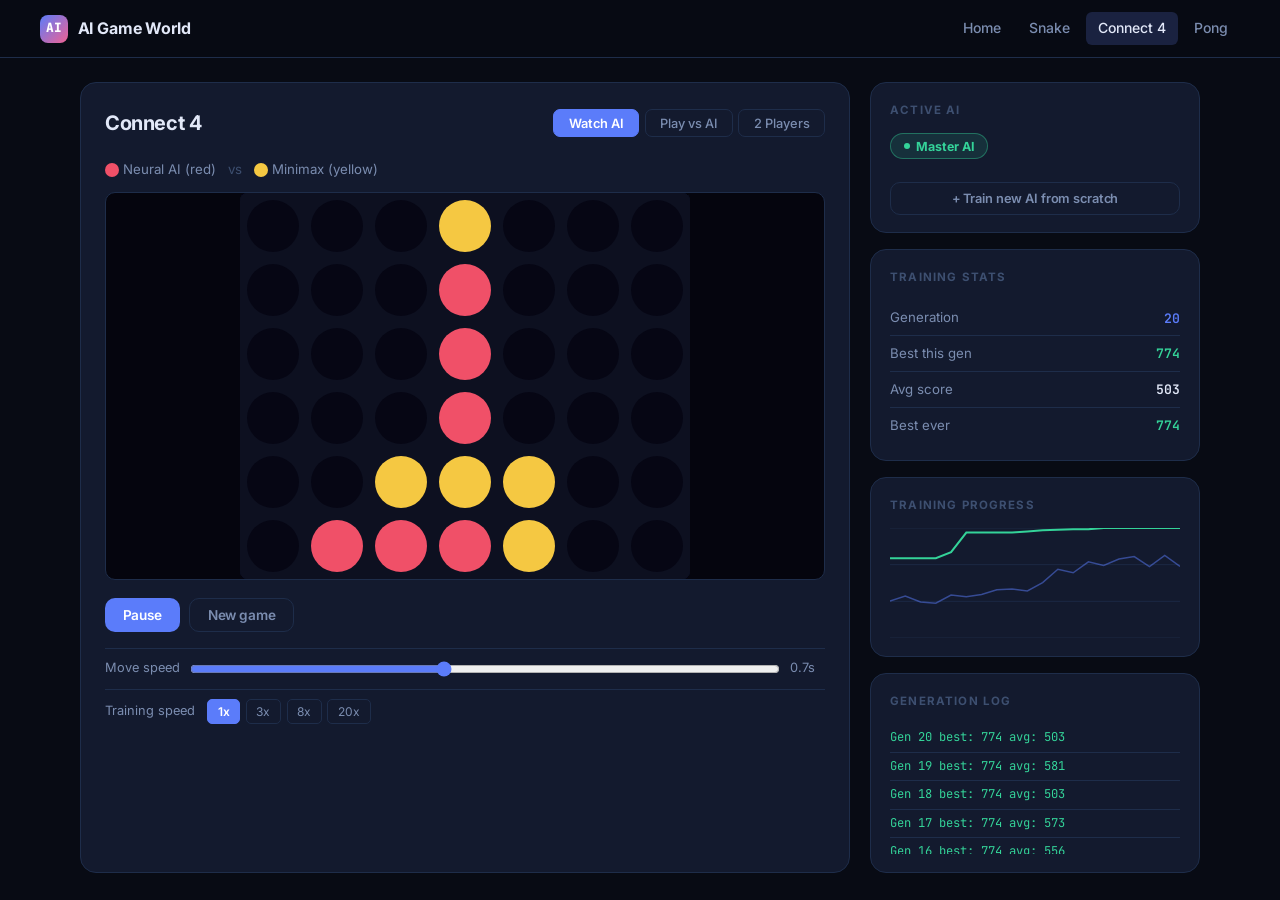
==== commit d2825969: "Fix: consolidated CSS, removed inline styles, all classes defined globally" ====
--- a/games/connect4/index.html
+++ b/games/connect4/index.html
@@ -5,49 +5,6 @@
   <meta name="viewport" content="width=device-width, initial-scale=1.0" />
   <title>Connect 4 — AI Game World</title>
   <link rel="stylesheet" href="../../css/style.css" />
-  <style>
-    .turn-bar {
-      display: flex; align-items: center; gap: 0.75rem;
-      font-size: 0.83rem; margin-bottom: 0.75rem; color: var(--text-dim);
-    }
-    .chip { width: 14px; height: 14px; border-radius: 50%; display: inline-block; margin-right: 4px; vertical-align: middle; }
-    .chip-red    { background: #f05068; }
-    .chip-yellow { background: #f5c842; }
-
-    .col-buttons { display: flex; gap: 2px; margin-bottom: 4px; }
-    .col-btn {
-      flex: 1; height: 26px;
-      background: var(--bg3); border: 1px solid var(--border);
-      cursor: pointer; color: var(--text-dim);
-      border-radius: 5px; font-size: 0.75rem; font-family: var(--font);
-      transition: all 0.15s;
-    }
-    .col-btn:hover { background: var(--accent); border-color: var(--accent); color: white; }
-
-    /* Speed control row */
-    .speed-control {
-      display: flex; align-items: center; gap: 0.75rem;
-      font-size: 0.8rem; color: var(--text-dim);
-      padding: 0.6rem 0; border-top: 1px solid var(--border); margin-top: 0.75rem;
-    }
-    .speed-control span.label { white-space: nowrap; }
-    .speed-presets { display: flex; gap: 0.35rem; }
-    .speed-btn {
-      padding: 0.25rem 0.6rem; border-radius: 5px;
-      border: 1px solid var(--border); background: transparent;
-      font-size: 0.75rem; color: var(--text-dim); cursor: pointer;
-      font-family: var(--font); transition: all 0.15s;
-    }
-    .speed-btn:hover { border-color: var(--border2); color: var(--text); }
-    .speed-btn.active { background: var(--accent); border-color: var(--accent); color: white; font-weight: 600; }
-
-    .watch-speed-row {
-      display: flex; align-items: center; gap: 0.6rem;
-      font-size: 0.8rem; color: var(--text-dim);
-      padding: 0.6rem 0; border-top: 1px solid var(--border); margin-top: 0.75rem;
-    }
-    .watch-speed-row input[type=range] { flex: 1; }
-  </style>
 </head>
 <body>
 
--- a/css/style.css
+++ b/css/style.css
@@ -24,7 +24,6 @@
 }
 
 *, *::before, *::after { box-sizing: border-box; margin: 0; padding: 0; }
-
 html { scroll-behavior: smooth; }
 
 body {
@@ -37,11 +36,9 @@
 }
 
 a { color: var(--accent); text-decoration: none; transition: color 0.15s; }
-a:hover { color: var(--text); text-decoration: none; }
-
-/* ─────────────────────────────────────────
-   NAV
-───────────────────────────────────────── */
+a:hover { color: var(--text); }
+
+/* ─── NAV ─────────────────────────────── */
 nav {
   background: rgba(8, 11, 20, 0.92);
   backdrop-filter: blur(12px);
@@ -66,67 +63,50 @@
   color: var(--text);
   letter-spacing: -0.01em;
   flex-shrink: 0;
+  text-decoration: none;
 }
 
 .nav-logo-mark {
-  width: 28px;
-  height: 28px;
+  width: 28px; height: 28px;
   border-radius: 8px;
   background: linear-gradient(135deg, var(--accent), var(--accent2));
-  display: flex;
-  align-items: center;
-  justify-content: center;
-  font-size: 0.85rem;
-  font-weight: 800;
-  color: white;
+  display: flex; align-items: center; justify-content: center;
+  font-size: 0.8rem; font-weight: 800; color: white;
   font-family: var(--font-mono);
-}
-
-.nav-links {
-  display: flex;
-  gap: 0.25rem;
-  margin-left: auto;
-  align-items: center;
-}
-
+  flex-shrink: 0;
+}
+
+.nav-links { display: flex; gap: 0.25rem; margin-left: auto; align-items: center; }
 .nav-links a {
-  color: var(--text-dim);
-  font-size: 0.875rem;
-  font-weight: 500;
-  padding: 0.35rem 0.75rem;
-  border-radius: 6px;
-  transition: all 0.15s;
-}
-.nav-links a:hover { color: var(--text); background: var(--bg3); }
+  color: var(--text-dim); font-size: 0.875rem; font-weight: 500;
+  padding: 0.35rem 0.75rem; border-radius: 6px; transition: all 0.15s;
+}
+.nav-links a:hover  { color: var(--text); background: var(--bg3); }
 .nav-links a.active { color: var(--text); background: var(--card2); }
 
-.nav-links .nav-github {
-  color: var(--text-dim);
+.nav-github {
+  color: var(--text-dim) !important;
   border: 1px solid var(--border);
   border-radius: 6px;
-  padding: 0.3rem 0.75rem;
-  font-size: 0.82rem;
-  display: flex;
+  padding: 0.3rem 0.75rem !important;
+  font-size: 0.82rem !important;
+  display: flex !important;
   align-items: center;
   gap: 0.4rem;
   margin-left: 0.5rem;
 }
-.nav-links .nav-github:hover { border-color: var(--border2); color: var(--text); background: var(--bg3); }
-
-/* ─────────────────────────────────────────
-   HERO
-───────────────────────────────────────── */
+.nav-github:hover { border-color: var(--border2) !important; color: var(--text) !important; background: var(--bg3) !important; }
+
+/* ─── HERO ────────────────────────────── */
 .hero {
   text-align: center;
   padding: 5rem 2rem 3.5rem;
   position: relative;
   overflow: hidden;
 }
-
 .hero::before {
   content: '';
-  position: absolute;
-  top: -60px; left: 50%;
+  position: absolute; top: -60px; left: 50%;
   transform: translateX(-50%);
   width: 700px; height: 400px;
   background: radial-gradient(ellipse, rgba(91,124,250,0.12) 0%, transparent 70%);
@@ -134,491 +114,253 @@
 }
 
 .hero-label {
-  display: inline-flex;
-  align-items: center;
-  gap: 0.5rem;
-  background: var(--card2);
-  border: 1px solid var(--border2);
-  border-radius: 20px;
-  padding: 0.3rem 0.9rem;
-  font-size: 0.78rem;
-  font-weight: 600;
-  color: var(--accent3);
-  letter-spacing: 0.04em;
-  text-transform: uppercase;
-  margin-bottom: 1.5rem;
-}
-
+  display: inline-flex; align-items: center; gap: 0.5rem;
+  background: var(--card2); border: 1px solid var(--border2);
+  border-radius: 20px; padding: 0.3rem 0.9rem;
+  font-size: 0.78rem; font-weight: 600; color: var(--accent3);
+  letter-spacing: 0.04em; text-transform: uppercase; margin-bottom: 1.5rem;
+}
 .hero-label-dot {
-  width: 6px; height: 6px;
-  border-radius: 50%;
-  background: var(--accent3);
-  animation: pulse 2s infinite;
-}
-
-@keyframes pulse {
-  0%, 100% { opacity: 1; transform: scale(1); }
-  50% { opacity: 0.5; transform: scale(0.8); }
+  width: 6px; height: 6px; border-radius: 50%;
+  background: var(--accent3); animation: pulse 2s infinite;
 }
 
 .hero h1 {
   font-size: clamp(2.2rem, 5vw, 3.8rem);
-  font-weight: 800;
-  letter-spacing: -0.03em;
-  line-height: 1.1;
-  margin-bottom: 1.25rem;
-  color: var(--text);
-}
-
+  font-weight: 800; letter-spacing: -0.03em; line-height: 1.1;
+  margin-bottom: 1.25rem; color: var(--text);
+}
 .hero h1 span {
   background: linear-gradient(135deg, var(--accent) 0%, var(--accent2) 100%);
-  -webkit-background-clip: text;
-  -webkit-text-fill-color: transparent;
-  background-clip: text;
-}
-
+  -webkit-background-clip: text; -webkit-text-fill-color: transparent; background-clip: text;
+}
 .hero p {
-  color: var(--text-dim);
-  font-size: 1.05rem;
-  max-width: 540px;
-  margin: 0 auto 2rem;
-  line-height: 1.7;
-}
-
-.hero-actions {
-  display: flex;
-  gap: 0.75rem;
-  justify-content: center;
-  flex-wrap: wrap;
-}
-
-/* ─────────────────────────────────────────
-   STATS BAR
-───────────────────────────────────────── */
-.stats-strip {
-  background: var(--bg2);
-  border-top: 1px solid var(--border);
-  border-bottom: 1px solid var(--border);
-  padding: 0;
-}
-
+  color: var(--text-dim); font-size: 1.05rem;
+  max-width: 540px; margin: 0 auto 2rem; line-height: 1.7;
+}
+.hero-actions { display: flex; gap: 0.75rem; justify-content: center; flex-wrap: wrap; }
+
+/* ─── STATS STRIP ─────────────────────── */
+.stats-strip { background: var(--bg2); border-top: 1px solid var(--border); border-bottom: 1px solid var(--border); }
 .stats-strip-inner {
-  max-width: 1200px;
-  margin: 0 auto;
-  display: flex;
-  align-items: stretch;
-  padding: 0 2.5rem;
-}
-
-.stat-item {
-  flex: 1;
-  display: flex;
-  flex-direction: column;
-  justify-content: center;
-  padding: 1rem 0;
-  border-right: 1px solid var(--border);
-}
-.stat-item:last-child { border-right: none; }
-.stat-item:not(:first-child) { padding-left: 2rem; }
-
-.stat-label { font-size: 0.73rem; color: var(--text-faint); text-transform: uppercase; letter-spacing: 0.07em; font-weight: 500; }
-.stat-value { font-size: 1.1rem; font-weight: 700; color: var(--text); margin-top: 0.2rem; font-family: var(--font-mono); }
-
-/* ─────────────────────────────────────────
-   SECTION
-───────────────────────────────────────── */
-.section {
-  max-width: 1200px;
-  margin: 0 auto;
-  padding: 3rem 2.5rem 0;
-}
-
-.section-header {
-  display: flex;
-  align-items: baseline;
-  gap: 1rem;
-  margin-bottom: 1.75rem;
-}
-
-.section-title {
-  font-size: 1.15rem;
-  font-weight: 700;
-  color: var(--text);
-  letter-spacing: -0.01em;
-}
-
-.section-subtitle {
-  font-size: 0.85rem;
-  color: var(--text-dim);
-}
-
-/* ─────────────────────────────────────────
-   GAME CARDS
-───────────────────────────────────────── */
+  max-width: 1200px; margin: 0 auto;
+  display: flex; align-items: stretch; padding: 0 2.5rem;
+}
+.stats-strip .stat-item {
+  flex: 1; display: flex; flex-direction: column; justify-content: center;
+  padding: 1rem 0; border-right: 1px solid var(--border);
+}
+.stats-strip .stat-item:last-child { border-right: none; }
+.stats-strip .stat-item:not(:first-child) { padding-left: 2rem; }
+.stats-strip .stat-label { font-size: 0.73rem; color: var(--text-faint); text-transform: uppercase; letter-spacing: 0.07em; font-weight: 500; }
+.stats-strip .stat-value { font-size: 1.1rem; font-weight: 700; color: var(--text); margin-top: 0.2rem; font-family: var(--font-mono); }
+
+/* ─── SECTION ─────────────────────────── */
+.section { max-width: 1200px; margin: 0 auto; padding: 3rem 2.5rem 0; }
+.section-header { display: flex; align-items: baseline; gap: 1rem; margin-bottom: 1.75rem; }
+.section-title  { font-size: 1.15rem; font-weight: 700; color: var(--text); letter-spacing: -0.01em; }
+.section-subtitle { font-size: 0.85rem; color: var(--text-dim); }
+
+/* ─── WEEKLY BANNER ───────────────────── */
+.week-banner-wrap { max-width: 1200px; margin: 2.5rem auto 0; padding: 0 2.5rem; }
+.week-banner {
+  background: linear-gradient(135deg, var(--card) 0%, var(--card2) 100%);
+  border: 1px solid var(--border2); border-radius: var(--radius-lg);
+  padding: 1.5rem 2rem; display: flex; align-items: center;
+  justify-content: space-between; gap: 1.5rem; position: relative; overflow: hidden;
+}
+.week-banner::before {
+  content: ''; position: absolute; top: 0; left: 0; right: 0; height: 1px;
+  background: linear-gradient(90deg, transparent, var(--accent), transparent);
+}
+.week-banner-label { font-size: 0.72rem; font-weight: 700; letter-spacing: 0.1em; text-transform: uppercase; color: var(--accent); margin-bottom: 0.4rem; }
+.week-banner h3 { font-size: 1rem; font-weight: 700; color: var(--text); margin-bottom: 0.3rem; }
+.week-banner p  { font-size: 0.83rem; color: var(--text-dim); }
+.countdown-block { text-align: right; flex-shrink: 0; }
+.countdown { font-family: var(--font-mono); font-size: 1.5rem; font-weight: 600; color: var(--text); letter-spacing: -0.02em; }
+.countdown-label { font-size: 0.72rem; color: var(--text-faint); text-transform: uppercase; letter-spacing: 0.07em; margin-top: 0.25rem; }
+
+/* ─── GAME CARDS ──────────────────────── */
 .games-grid {
   display: grid;
   grid-template-columns: repeat(auto-fill, minmax(300px, 1fr));
   gap: 1.25rem;
 }
-
 .game-card {
-  background: var(--card);
-  border: 1px solid var(--border);
-  border-radius: var(--radius-lg);
-  overflow: hidden;
-  cursor: pointer;
+  background: var(--card); border: 1px solid var(--border);
+  border-radius: var(--radius-lg); overflow: hidden; cursor: pointer;
   transition: transform 0.2s ease, border-color 0.2s ease, box-shadow 0.2s ease;
-  display: flex;
-  flex-direction: column;
-}
-
-.game-card:hover {
-  transform: translateY(-3px);
-  border-color: var(--border2);
-  box-shadow: 0 12px 40px rgba(0,0,0,0.35);
-}
-
-.game-card.is-live:hover {
-  border-color: var(--accent);
-  box-shadow: 0 12px 40px rgba(91,124,250,0.12);
-}
+  display: flex; flex-direction: column;
+}
+.game-card:hover { transform: translateY(-3px); border-color: var(--border2); box-shadow: 0 12px 40px rgba(0,0,0,0.35); }
+.game-card.is-live:hover { border-color: var(--accent); box-shadow: 0 12px 40px rgba(91,124,250,0.12); }
 
 .game-card-thumb {
-  width: 100%;
-  height: 155px;
-  position: relative;
-  overflow: hidden;
-  flex-shrink: 0;
-}
-
-.game-card-thumb canvas {
-  width: 100%;
-  height: 100%;
-  display: block;
-}
+  width: 100%; height: 155px; position: relative; overflow: hidden; flex-shrink: 0;
+}
+.game-card-thumb canvas { width: 100%; height: 100%; display: block; }
+
+.thumb-snake { background: #080810; }
+.thumb-c4    { background: #060612; }
+.thumb-pong  { background: #05050f; }
+.thumb-soon  { background: var(--bg3); }
 
 .game-card-thumb-placeholder {
-  width: 100%;
-  height: 100%;
-  display: flex;
-  align-items: center;
-  justify-content: center;
-  background: var(--bg3);
-  color: var(--text-faint);
-  font-size: 0.8rem;
-  letter-spacing: 0.1em;
-  text-transform: uppercase;
-  font-weight: 600;
-}
-
+  width: 100%; height: 100%; display: flex; align-items: center; justify-content: center;
+  background: var(--bg3); color: var(--text-faint);
+  font-size: 0.8rem; letter-spacing: 0.1em; text-transform: uppercase; font-weight: 600;
+}
 .game-card-coming-overlay {
-  position: absolute;
-  inset: 0;
-  background: rgba(8, 11, 20, 0.65);
-  display: flex;
-  align-items: center;
-  justify-content: center;
-  font-size: 0.78rem;
-  font-weight: 700;
-  letter-spacing: 0.12em;
-  text-transform: uppercase;
-  color: var(--text-dim);
-  backdrop-filter: blur(2px);
-}
-
-.game-card-body {
-  padding: 1.25rem;
-  flex: 1;
-  display: flex;
-  flex-direction: column;
-}
-
-.game-card-header {
-  display: flex;
-  align-items: flex-start;
-  justify-content: space-between;
-  margin-bottom: 0.5rem;
-}
-
-.game-card-title {
-  font-size: 1rem;
-  font-weight: 700;
-  color: var(--text);
-  letter-spacing: -0.01em;
-}
-
-.game-card-desc {
-  font-size: 0.82rem;
-  color: var(--text-dim);
-  line-height: 1.55;
-  margin-bottom: 1rem;
-  flex: 1;
-}
-
+  position: absolute; inset: 0;
+  background: rgba(8, 11, 20, 0.65); display: flex; align-items: center; justify-content: center;
+  font-size: 0.78rem; font-weight: 700; letter-spacing: 0.12em; text-transform: uppercase;
+  color: var(--text-dim); backdrop-filter: blur(2px);
+}
+.game-card-body { padding: 1.25rem; flex: 1; display: flex; flex-direction: column; }
+.game-card-header { display: flex; align-items: flex-start; justify-content: space-between; margin-bottom: 0.5rem; }
+.game-card-title  { font-size: 1rem; font-weight: 700; color: var(--text); letter-spacing: -0.01em; }
+.game-card-desc   { font-size: 0.82rem; color: var(--text-dim); line-height: 1.55; margin-bottom: 1rem; flex: 1; }
+
+.oss-card {
+  background: var(--card); border: 1px solid var(--border);
+  border-radius: var(--radius-lg); padding: 1.25rem;
+  display: flex; flex-direction: column;
+  align-items: flex-start; justify-content: space-between;
+  gap: 1rem; cursor: default;
+}
+
+/* ─── BADGES ──────────────────────────── */
 .badge {
-  display: inline-flex;
-  align-items: center;
-  gap: 0.3rem;
-  padding: 0.2rem 0.6rem;
-  border-radius: 20px;
-  font-size: 0.68rem;
-  font-weight: 700;
-  letter-spacing: 0.04em;
-  text-transform: uppercase;
-  flex-shrink: 0;
-}
-
-.badge-live    { background: rgba(52,211,153,0.15); color: var(--accent3); border: 1px solid rgba(52,211,153,0.25); }
-.badge-new     { background: rgba(91,124,250,0.15); color: var(--accent);  border: 1px solid rgba(91,124,250,0.25); }
-.badge-soon    { background: var(--bg3); color: var(--text-faint); border: 1px solid var(--border); }
+  display: inline-flex; align-items: center; gap: 0.3rem;
+  padding: 0.2rem 0.6rem; border-radius: 20px;
+  font-size: 0.68rem; font-weight: 700; letter-spacing: 0.04em;
+  text-transform: uppercase; flex-shrink: 0;
+}
 .badge-live::before { content: ''; width: 5px; height: 5px; border-radius: 50%; background: var(--accent3); animation: pulse 2s infinite; }
-
-/* ─────────────────────────────────────────
-   BUTTONS
-───────────────────────────────────────── */
+.badge-live { background: rgba(52,211,153,0.15); color: var(--accent3); border: 1px solid rgba(52,211,153,0.25); }
+.badge-new  { background: rgba(91,124,250,0.15); color: var(--accent);  border: 1px solid rgba(91,124,250,0.25); }
+.badge-soon { background: var(--bg3); color: var(--text-faint); border: 1px solid var(--border); }
+
+/* ─── HOW IT WORKS ────────────────────── */
+.how-grid { display: grid; grid-template-columns: repeat(auto-fit, minmax(220px, 1fr)); gap: 1.25rem; }
+.how-card {
+  background: var(--card); border: 1px solid var(--border);
+  border-radius: var(--radius-lg); padding: 1.5rem; transition: border-color 0.2s;
+}
+.how-card:hover { border-color: var(--border2); }
+.how-icon {
+  width: 36px; height: 36px; border-radius: 8px;
+  background: var(--bg3); border: 1px solid var(--border2);
+  display: flex; align-items: center; justify-content: center;
+  margin-bottom: 1rem; font-size: 0.82rem; font-weight: 700; color: var(--text-dim);
+  font-family: var(--font-mono);
+}
+.how-card strong { display: block; font-size: 0.95rem; font-weight: 700; color: var(--text); margin-bottom: 0.4rem; }
+.how-card p { font-size: 0.82rem; color: var(--text-dim); line-height: 1.6; }
+
+/* ─── BUTTONS ─────────────────────────── */
 .btn {
-  display: inline-flex;
-  align-items: center;
-  justify-content: center;
-  gap: 0.4rem;
-  padding: 0.5rem 1.1rem;
-  border-radius: var(--radius);
-  font-size: 0.85rem;
-  font-weight: 600;
-  font-family: var(--font);
-  cursor: pointer;
-  border: none;
-  transition: all 0.15s;
-  letter-spacing: -0.01em;
-  text-decoration: none;
-}
-
+  display: inline-flex; align-items: center; justify-content: center; gap: 0.4rem;
+  padding: 0.5rem 1.1rem; border-radius: var(--radius);
+  font-size: 0.85rem; font-weight: 600; font-family: var(--font);
+  cursor: pointer; border: none; transition: all 0.15s;
+  letter-spacing: -0.01em; text-decoration: none;
+}
 .btn:disabled { opacity: 0.35; cursor: default; pointer-events: none; }
-
-.btn-primary {
-  background: var(--accent);
-  color: white;
-}
-.btn-primary:hover { background: var(--accent-h); color: white; transform: none; }
-
-.btn-ghost {
-  background: transparent;
-  color: var(--text-dim);
-  border: 1px solid var(--border);
-}
+.btn-primary { background: var(--accent); color: white; }
+.btn-primary:hover { background: var(--accent-h); color: white; }
+.btn-ghost { background: transparent; color: var(--text-dim); border: 1px solid var(--border); }
 .btn-ghost:hover { border-color: var(--border2); color: var(--text); background: var(--bg3); }
-
 .btn-sm { padding: 0.35rem 0.8rem; font-size: 0.8rem; }
 
-/* ─────────────────────────────────────────
-   WEEKLY BANNER
-───────────────────────────────────────── */
-.week-banner {
-  background: linear-gradient(135deg, var(--card) 0%, var(--card2) 100%);
-  border: 1px solid var(--border2);
-  border-radius: var(--radius-lg);
-  padding: 1.5rem 2rem;
-  display: flex;
-  align-items: center;
-  justify-content: space-between;
-  gap: 1.5rem;
-  position: relative;
-  overflow: hidden;
-}
-
-.week-banner::before {
-  content: '';
-  position: absolute;
-  top: 0; left: 0; right: 0; height: 1px;
-  background: linear-gradient(90deg, transparent, var(--accent), transparent);
-}
-
-.week-banner-label {
-  font-size: 0.72rem;
-  font-weight: 700;
-  letter-spacing: 0.1em;
-  text-transform: uppercase;
-  color: var(--accent);
-  margin-bottom: 0.4rem;
-}
-
-.week-banner h3 {
-  font-size: 1rem;
-  font-weight: 700;
-  color: var(--text);
-  margin-bottom: 0.3rem;
-}
-
-.week-banner p {
-  font-size: 0.83rem;
-  color: var(--text-dim);
-}
-
-.countdown-block { text-align: right; flex-shrink: 0; }
-
-.countdown {
-  font-family: var(--font-mono);
-  font-size: 1.5rem;
-  font-weight: 600;
-  color: var(--text);
-  letter-spacing: -0.02em;
-}
-
-.countdown-label {
-  font-size: 0.72rem;
-  color: var(--text-faint);
-  text-transform: uppercase;
-  letter-spacing: 0.07em;
-  margin-top: 0.25rem;
-}
-
-/* ─────────────────────────────────────────
-   HOW IT WORKS
-───────────────────────────────────────── */
-.how-grid {
-  display: grid;
-  grid-template-columns: repeat(auto-fit, minmax(220px, 1fr));
-  gap: 1.25rem;
-}
-
-.how-card {
-  background: var(--card);
-  border: 1px solid var(--border);
-  border-radius: var(--radius-lg);
-  padding: 1.5rem;
-  transition: border-color 0.2s;
-}
-.how-card:hover { border-color: var(--border2); }
-
-.how-icon {
-  width: 36px; height: 36px;
-  border-radius: 8px;
-  background: var(--bg3);
-  border: 1px solid var(--border2);
-  display: flex;
-  align-items: center;
-  justify-content: center;
-  margin-bottom: 1rem;
-  font-size: 1rem;
-}
-
-.how-card strong {
-  display: block;
-  font-size: 0.95rem;
-  font-weight: 700;
-  color: var(--text);
-  margin-bottom: 0.4rem;
-}
-
-.how-card p {
-  font-size: 0.82rem;
-  color: var(--text-dim);
-  line-height: 1.6;
-}
-
-/* ─────────────────────────────────────────
-   GAME PAGE LAYOUT
-───────────────────────────────────────── */
+/* ─── GAME PAGE LAYOUT ────────────────── */
 .game-page {
-  display: grid;
-  grid-template-columns: 1fr 330px;
-  gap: 1.25rem;
-  max-width: 1200px;
-  margin: 0 auto;
-  padding: 1.5rem 2.5rem;
-}
-
-@media (max-width: 960px) {
-  .game-page { grid-template-columns: 1fr; }
-}
+  display: grid; grid-template-columns: 1fr 330px;
+  gap: 1.25rem; max-width: 1200px; margin: 0 auto; padding: 1.5rem 2.5rem;
+}
+@media (max-width: 960px) { .game-page { grid-template-columns: 1fr; } }
 
 .game-area {
-  background: var(--card);
-  border: 1px solid var(--border);
-  border-radius: var(--radius-lg);
-  padding: 1.5rem;
-}
-
+  background: var(--card); border: 1px solid var(--border);
+  border-radius: var(--radius-lg); padding: 1.5rem;
+}
 .game-title-bar {
-  display: flex;
-  align-items: center;
-  justify-content: space-between;
-  margin-bottom: 1.25rem;
-  gap: 1rem;
-  flex-wrap: wrap;
-}
-
-.game-title-bar h2 {
-  font-size: 1.25rem;
-  font-weight: 700;
-  letter-spacing: -0.02em;
-}
+  display: flex; align-items: center; justify-content: space-between;
+  margin-bottom: 1.25rem; gap: 1rem; flex-wrap: wrap;
+}
+.game-title-bar h2 { font-size: 1.25rem; font-weight: 700; letter-spacing: -0.02em; }
 
 .canvas-wrapper {
-  display: flex;
-  justify-content: center;
-  align-items: center;
-  background: #05050e;
-  border-radius: var(--radius);
-  overflow: hidden;
+  display: flex; justify-content: center; align-items: center;
+  background: #05050e; border-radius: var(--radius);
+  overflow: hidden; margin-bottom: 1.1rem; border: 1px solid var(--border);
+}
+canvas { display: block; }
+
+/* Pong canvas is 600px wide — allow horizontal scroll on small screens */
+.pong-canvas-wrapper {
+  overflow-x: auto; background: #05050f;
+  border-radius: var(--radius); border: 1px solid var(--border);
   margin-bottom: 1.1rem;
-  border: 1px solid var(--border);
-}
-
-canvas { display: block; }
-
-/* ─────────────────────────────────────────
-   CONTROLS & MODE TABS
-───────────────────────────────────────── */
-.controls { display: flex; gap: 0.6rem; flex-wrap: wrap; margin-bottom: 1rem; }
-
+}
+.pong-canvas-wrapper canvas { display: block; }
+
+/* ─── MODE TABS ───────────────────────── */
 .mode-tabs { display: flex; gap: 0.35rem; }
 .mode-tab {
-  padding: 0.35rem 0.9rem;
-  border-radius: 7px;
-  border: 1px solid var(--border);
-  cursor: pointer;
-  font-size: 0.8rem;
-  font-weight: 500;
-  font-family: var(--font);
-  background: transparent;
-  color: var(--text-dim);
-  transition: all 0.15s;
+  padding: 0.35rem 0.9rem; border-radius: 7px; border: 1px solid var(--border);
+  cursor: pointer; font-size: 0.8rem; font-weight: 500; font-family: var(--font);
+  background: transparent; color: var(--text-dim); transition: all 0.15s;
 }
 .mode-tab:hover { border-color: var(--border2); color: var(--text); background: var(--bg3); }
 .mode-tab.active { background: var(--accent); border-color: var(--accent); color: white; font-weight: 600; }
 
-/* ─────────────────────────────────────────
-   AI PANEL
-───────────────────────────────────────── */
+/* ─── CONTROLS ────────────────────────── */
+.controls { display: flex; gap: 0.6rem; flex-wrap: wrap; margin-bottom: 1rem; }
+
+/* ─── SPEED CONTROLS ─────────────────── */
+.watch-speed-row {
+  display: flex; align-items: center; gap: 0.6rem;
+  font-size: 0.8rem; color: var(--text-dim);
+  padding: 0.6rem 0; border-top: 1px solid var(--border); margin-top: 0;
+}
+.watch-speed-row .label { white-space: nowrap; }
+.watch-speed-row input[type=range] { flex: 1; }
+
+.speed-control {
+  display: flex; align-items: center; gap: 0.75rem;
+  font-size: 0.8rem; color: var(--text-dim);
+  padding: 0.6rem 0; border-top: 1px solid var(--border); margin-top: 0;
+}
+.speed-control .label { white-space: nowrap; }
+.speed-presets { display: flex; gap: 0.35rem; }
+.speed-btn {
+  padding: 0.25rem 0.6rem; border-radius: 5px;
+  border: 1px solid var(--border); background: transparent;
+  font-size: 0.75rem; color: var(--text-dim); cursor: pointer;
+  font-family: var(--font); transition: all 0.15s;
+}
+.speed-btn:hover  { border-color: var(--border2); color: var(--text); }
+.speed-btn.active { background: var(--accent); border-color: var(--accent); color: white; font-weight: 600; }
+
+input[type=range] { accent-color: var(--accent); }
+
+/* ─── AI PANEL ────────────────────────── */
 .ai-panel { display: flex; flex-direction: column; gap: 1rem; }
 
 .panel-card {
-  background: var(--card);
-  border: 1px solid var(--border);
-  border-radius: var(--radius-lg);
-  padding: 1.1rem 1.2rem;
-}
-
+  background: var(--card); border: 1px solid var(--border);
+  border-radius: var(--radius-lg); padding: 1.1rem 1.2rem;
+}
 .panel-card h3 {
-  font-size: 0.72rem;
-  font-weight: 700;
-  color: var(--text-faint);
-  text-transform: uppercase;
-  letter-spacing: 0.1em;
-  margin-bottom: 0.9rem;
-}
-
-/* ─────────────────────────────────────────
-   STATS
-───────────────────────────────────────── */
+  font-size: 0.72rem; font-weight: 700; color: var(--text-faint);
+  text-transform: uppercase; letter-spacing: 0.1em; margin-bottom: 0.9rem;
+}
+
+/* ─── STATS ROWS ──────────────────────── */
 .stat-row {
-  display: flex;
-  justify-content: space-between;
-  align-items: center;
-  padding: 0.42rem 0;
-  border-bottom: 1px solid var(--border);
-  font-size: 0.83rem;
+  display: flex; justify-content: space-between; align-items: center;
+  padding: 0.42rem 0; border-bottom: 1px solid var(--border); font-size: 0.83rem;
 }
 .stat-row:last-child { border-bottom: none; }
 .stat-label { color: var(--text-dim); }
@@ -626,213 +368,115 @@
 .stat-value.good   { color: var(--accent3); }
 .stat-value.accent { color: var(--accent); }
 
-/* ─────────────────────────────────────────
-   CHART
-───────────────────────────────────────── */
-.chart-canvas { width: 100%; height: 110px; display: block; }
-
-/* ─────────────────────────────────────────
-   AGENT TABS
-───────────────────────────────────────── */
-.agent-tabs {
-  display: flex;
-  gap: 0.4rem;
-  flex-wrap: wrap;
-  margin-bottom: 0.9rem;
-}
-
+/* ─── AGENT TABS ──────────────────────── */
+.agent-tabs { display: flex; gap: 0.4rem; flex-wrap: wrap; margin-bottom: 0.9rem; }
 .agent-tab {
-  padding: 0.28rem 0.8rem;
-  border-radius: 20px;
-  border: 1px solid var(--border);
-  cursor: pointer;
-  font-size: 0.78rem;
-  font-weight: 500;
-  font-family: var(--font);
-  background: transparent;
-  color: var(--text-dim);
-  transition: all 0.15s;
-  display: flex;
-  align-items: center;
-  gap: 0.35rem;
+  padding: 0.28rem 0.8rem; border-radius: 20px; border: 1px solid var(--border);
+  cursor: pointer; font-size: 0.78rem; font-weight: 500; font-family: var(--font);
+  background: transparent; color: var(--text-dim); transition: all 0.15s;
+  display: flex; align-items: center; gap: 0.35rem;
 }
 .agent-tab:hover { border-color: var(--border2); color: var(--text); }
 .agent-tab.active { background: rgba(52,211,153,0.12); border-color: rgba(52,211,153,0.4); color: var(--accent3); font-weight: 700; }
 .agent-tab.custom { border-color: rgba(91,124,250,0.3); }
 .agent-tab.custom.active { background: rgba(91,124,250,0.12); border-color: rgba(91,124,250,0.5); color: var(--accent); }
 
+/* ─── TRAINING DOT ────────────────────── */
 .training-dot {
-  width: 6px; height: 6px;
-  border-radius: 50%;
-  background: var(--accent3);
-  animation: pulse 1.5s infinite;
-  flex-shrink: 0;
+  width: 6px; height: 6px; border-radius: 50%;
+  background: var(--accent3); animation: pulse 1.5s infinite; flex-shrink: 0;
 }
 .training-dot.blue { background: var(--accent); }
 
-/* ─────────────────────────────────────────
-   POPULATION GRID
-───────────────────────────────────────── */
-.population-grid {
-  display: grid;
-  grid-template-columns: repeat(10, 1fr);
-  gap: 3px;
-}
-
-.pop-dot {
-  width: 100%;
-  aspect-ratio: 1;
-  border-radius: 2px;
-  background: var(--bg3);
-  transition: background 0.15s;
-}
+/* ─── CHART ───────────────────────────── */
+.chart-canvas { width: 100%; height: 110px; display: block; }
+
+/* ─── POPULATION GRID ─────────────────── */
+.population-grid { display: grid; grid-template-columns: repeat(10, 1fr); gap: 3px; }
+.pop-dot { width: 100%; aspect-ratio: 1; border-radius: 2px; background: var(--bg3); transition: background 0.15s; }
 .pop-dot.alive { background: rgba(52,211,153,0.5); }
 .pop-dot.best  { background: var(--accent); }
 
-/* ─────────────────────────────────────────
-   SPEED / SLIDERS
-───────────────────────────────────────── */
-.speed-row, .watch-speed {
-  display: flex;
-  align-items: center;
-  gap: 0.6rem;
-  font-size: 0.8rem;
-  color: var(--text-dim);
-  margin-top: 0.75rem;
-}
-input[type=range] {
-  flex: 1;
-  accent-color: var(--accent);
-  height: 4px;
-}
-
-/* ─────────────────────────────────────────
-   KEY HINT
-───────────────────────────────────────── */
-.key-hint {
-  font-size: 0.75rem;
-  color: var(--text-faint);
-  text-align: center;
-  margin-top: 0.5rem;
-}
-
-kbd {
-  display: inline-block;
-  padding: 0.1rem 0.35rem;
-  background: var(--bg3);
-  border: 1px solid var(--border2);
-  border-radius: 4px;
-  font-size: 0.72rem;
-  font-family: var(--font-mono);
-  color: var(--text-dim);
-}
-
-/* ─────────────────────────────────────────
-   LOG BOX
-───────────────────────────────────────── */
+/* ─── LOG BOX ─────────────────────────── */
 .log-box {
-  max-height: 130px;
-  overflow-y: auto;
-  font-size: 0.76rem;
-  color: var(--text-dim);
-  font-family: var(--font-mono);
+  max-height: 130px; overflow-y: auto;
+  font-size: 0.76rem; color: var(--text-dim); font-family: var(--font-mono);
 }
 .log-box::-webkit-scrollbar { width: 4px; }
 .log-box::-webkit-scrollbar-track { background: transparent; }
 .log-box::-webkit-scrollbar-thumb { background: var(--border2); border-radius: 4px; }
-
-.log-box div {
-  padding: 0.25rem 0;
-  border-bottom: 1px solid var(--border);
-}
+.log-box div { padding: 0.25rem 0; border-bottom: 1px solid var(--border); }
 .log-box div:last-child { border-bottom: none; }
 .log-win  { color: var(--accent3); }
 .log-loss { color: var(--accent2); }
 .log-draw { color: var(--text-dim); }
 
-/* ─────────────────────────────────────────
-   TOAST
-───────────────────────────────────────── */
+/* ─── CONNECT 4 SPECIFIC ──────────────── */
+.turn-bar { display: flex; align-items: center; gap: 0.75rem; font-size: 0.83rem; margin-bottom: 0.75rem; color: var(--text-dim); }
+.chip { width: 14px; height: 14px; border-radius: 50%; display: inline-block; margin-right: 4px; vertical-align: middle; }
+.chip-red    { background: #f05068; }
+.chip-yellow { background: #f5c842; }
+.col-buttons { display: flex; gap: 2px; margin-bottom: 4px; }
+.col-btn {
+  flex: 1; height: 26px; background: var(--bg3); border: 1px solid var(--border);
+  cursor: pointer; color: var(--text-dim); border-radius: 5px;
+  font-size: 0.75rem; font-family: var(--font); transition: all 0.15s;
+}
+.col-btn:hover { background: var(--accent); border-color: var(--accent); color: white; }
+
+/* ─── PONG SPECIFIC ───────────────────── */
+.versus-bar {
+  display: flex; align-items: center; justify-content: space-between;
+  margin-bottom: 0.75rem; font-size: 0.85rem;
+}
+.left-label  { color: #ff2d78; font-weight: 600; }
+.right-label { color: #00f5ff; font-weight: 600; }
+.vs-badge {
+  background: var(--bg3); border: 1px solid var(--border2);
+  padding: 2px 12px; border-radius: 20px;
+  font-size: 0.72rem; color: var(--text-faint); font-weight: 700; letter-spacing: 0.08em;
+}
+.win-bar { display: flex; height: 5px; border-radius: 3px; overflow: hidden; background: var(--bg3); margin-top: 0.5rem; }
+
+/* ─── KEY HINT ────────────────────────── */
+.key-hint { font-size: 0.75rem; color: var(--text-faint); text-align: center; margin-top: 0.5rem; }
+kbd {
+  display: inline-block; padding: 0.1rem 0.35rem;
+  background: var(--bg3); border: 1px solid var(--border2);
+  border-radius: 4px; font-size: 0.72rem; font-family: var(--font-mono); color: var(--text-dim);
+}
+
+/* ─── TOAST ───────────────────────────── */
 .toast {
-  position: fixed;
-  bottom: 1.5rem;
-  right: 1.5rem;
-  background: var(--card2);
-  border: 1px solid var(--border2);
-  border-radius: var(--radius);
-  padding: 0.7rem 1.1rem;
-  font-size: 0.85rem;
-  font-weight: 500;
-  z-index: 2000;
-  transform: translateY(80px);
-  opacity: 0;
+  position: fixed; bottom: 1.5rem; right: 1.5rem;
+  background: var(--card2); border: 1px solid var(--border2);
+  border-radius: var(--radius); padding: 0.7rem 1.1rem;
+  font-size: 0.85rem; font-weight: 500; z-index: 2000;
+  transform: translateY(80px); opacity: 0;
   transition: all 0.25s cubic-bezier(0.34, 1.56, 0.64, 1);
-  box-shadow: 0 8px 24px rgba(0,0,0,0.4);
-  max-width: 280px;
+  box-shadow: 0 8px 24px rgba(0,0,0,0.4); max-width: 280px;
 }
 .toast.show { transform: translateY(0); opacity: 1; }
 
-/* ─────────────────────────────────────────
-   FOOTER
-───────────────────────────────────────── */
+/* ─── FOOTER ──────────────────────────── */
 footer {
-  max-width: 1200px;
-  margin: 4rem auto 0;
-  padding: 2rem 2.5rem;
+  max-width: 1200px; margin: 4rem auto 0; padding: 2rem 2.5rem;
   border-top: 1px solid var(--border);
-  display: flex;
-  align-items: center;
-  justify-content: space-between;
-  flex-wrap: wrap;
-  gap: 1rem;
-}
-
-.footer-left { font-size: 0.85rem; color: var(--text-dim); }
+  display: flex; align-items: center; justify-content: space-between;
+  flex-wrap: wrap; gap: 1rem;
+}
+.footer-left  { font-size: 0.85rem; color: var(--text-dim); }
 .footer-left strong { color: var(--text); font-weight: 600; }
 .footer-right { display: flex; gap: 1.5rem; font-size: 0.83rem; }
 .footer-right a { color: var(--text-faint); }
 .footer-right a:hover { color: var(--text); }
 
-/* ─────────────────────────────────────────
-   MISC / LEGACY COMPAT
-───────────────────────────────────────── */
-.progress-bar {
-  height: 3px;
-  background: var(--border);
-  border-radius: 2px;
-  overflow: hidden;
-  margin-top: 0.5rem;
-}
-.progress-fill {
-  height: 100%;
-  background: linear-gradient(90deg, var(--accent), var(--accent3));
-  transition: width 0.4s;
-}
-
-.turn-bar {
-  display: flex;
-  align-items: center;
-  gap: 0.75rem;
-  font-size: 0.83rem;
-  margin-bottom: 0.75rem;
-  color: var(--text-dim);
-}
-.chip { width: 14px; height: 14px; border-radius: 50%; display: inline-block; margin-right: 4px; vertical-align: middle; }
-.chip-red    { background: #f05068; }
-.chip-yellow { background: #f5c842; }
-
-/* COL BUTTONS (connect4 human mode) */
-.col-buttons { display: flex; gap: 2px; margin-bottom: 4px; }
-.col-btn {
-  flex: 1;
-  height: 26px;
-  background: var(--bg3);
-  border: 1px solid var(--border);
-  cursor: pointer;
-  color: var(--text-dim);
-  border-radius: 5px;
-  font-size: 0.75rem;
-  font-family: var(--font);
-  transition: all 0.15s;
-}
-.col-btn:hover { background: var(--accent); border-color: var(--accent); color: white; }
+/* ─── ANIMATIONS ──────────────────────── */
+@keyframes pulse {
+  0%, 100% { opacity: 1; transform: scale(1); }
+  50%       { opacity: 0.4; transform: scale(0.8); }
+}
+
+/* ─── MISC ────────────────────────────── */
+.coming-soon { opacity: 0.45; pointer-events: none; }
+.coming-soon:hover { transform: none !important; box-shadow: none !important; border-color: var(--border) !important; }
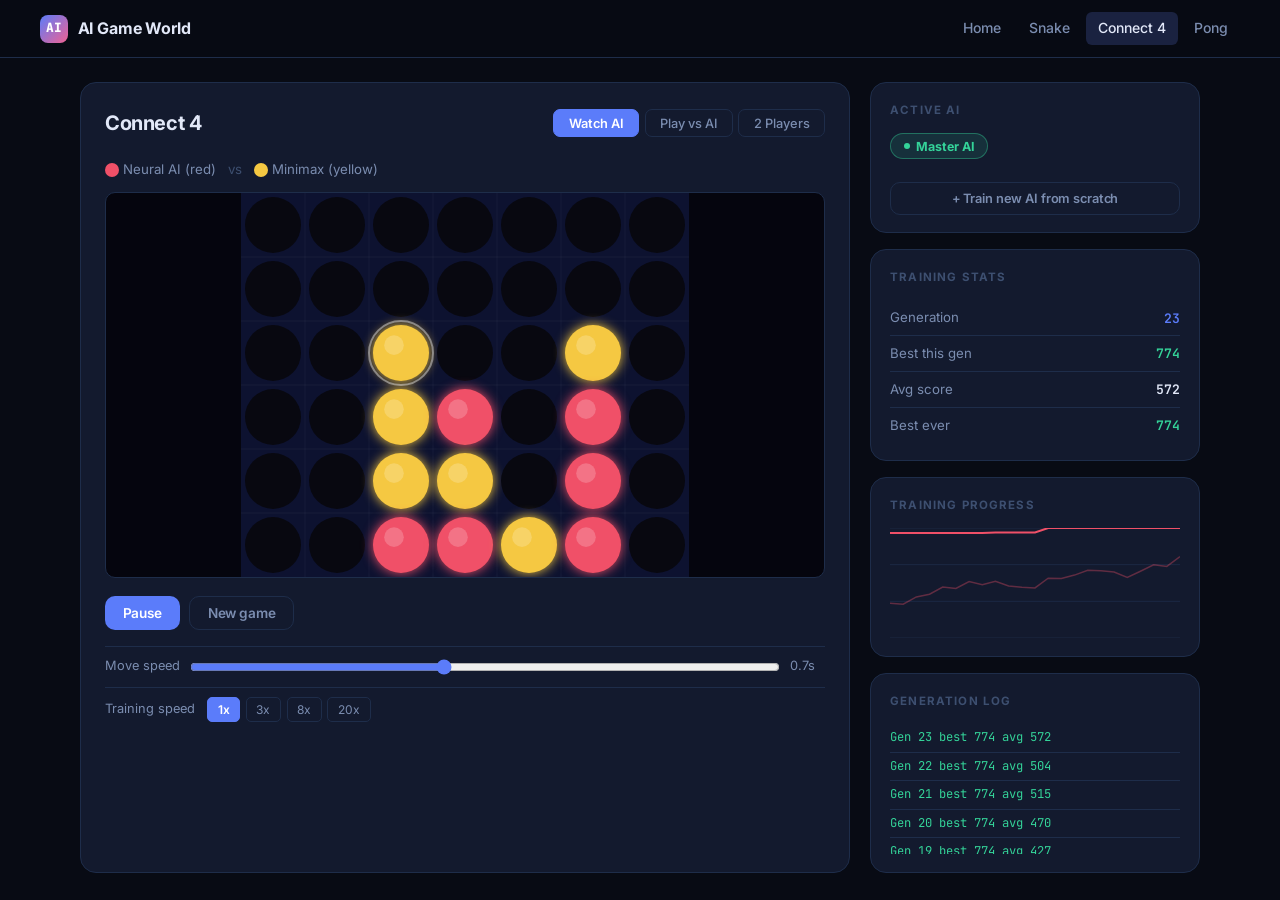
==== commit ce130384: "Fix: performance (time-budget RAF), Supabase autosave every 50 gens, clean CSS, no inline styles" ====
--- a/games/connect4/index.html
+++ b/games/connect4/index.html
@@ -23,7 +23,6 @@
 
 <div class="game-page">
 
-  <!-- LEFT: GAME -->
   <div class="game-area">
     <div class="game-title-bar">
       <h2>Connect 4</h2>
@@ -40,7 +39,6 @@
       <span><span class="chip chip-yellow"></span>Minimax (yellow)</span>
     </div>
 
-    <!-- Column drop buttons — human modes only -->
     <div id="colBtns" class="col-buttons" style="display:none">
       <button class="col-btn" onclick="humanDrop(0)">v</button>
       <button class="col-btn" onclick="humanDrop(1)">v</button>
@@ -55,18 +53,15 @@
       <canvas id="gameCanvas"></canvas>
     </div>
 
-    <!-- Watch mode controls -->
     <div id="watchControls" class="controls">
       <button class="btn btn-primary" id="btnPause" onclick="toggleMaster()">Pause</button>
       <button class="btn btn-ghost"   onclick="newWatchGame()">New game</button>
     </div>
 
-    <!-- Human mode controls -->
     <div id="playControls" class="controls" style="display:none">
       <button class="btn btn-primary" onclick="resetHumanGame()">New game</button>
     </div>
 
-    <!-- Watch game speed (how fast pieces move on screen) -->
     <div class="watch-speed-row" id="watchSpeedRow">
       <span class="label">Move speed</span>
       <input type="range" id="watchSpeed" min="100" max="1500" value="700" step="100"
@@ -74,19 +69,17 @@
       <span id="watchSpeedLabel" style="min-width:35px">0.7s</span>
     </div>
 
-    <!-- Training speed (how many generations per second) -->
     <div class="speed-control" id="trainSpeedRow">
       <span class="label">Training speed</span>
       <div class="speed-presets">
-        <button class="speed-btn active" id="spd1" onclick="setTrainSpeed(1,this)">1x</button>
-        <button class="speed-btn"        id="spd3" onclick="setTrainSpeed(3,this)">3x</button>
-        <button class="speed-btn"        id="spd8" onclick="setTrainSpeed(8,this)">8x</button>
+        <button class="speed-btn active" id="spd1"  onclick="setTrainSpeed(1,this)">1x</button>
+        <button class="speed-btn"        id="spd3"  onclick="setTrainSpeed(3,this)">3x</button>
+        <button class="speed-btn"        id="spd8"  onclick="setTrainSpeed(8,this)">8x</button>
         <button class="speed-btn"        id="spd20" onclick="setTrainSpeed(20,this)">20x</button>
       </div>
     </div>
   </div>
 
-  <!-- RIGHT: PANEL -->
   <div class="ai-panel">
 
     <div class="panel-card">
@@ -141,23 +134,20 @@
 <script src="../../shared/neat.js"></script>
 <script src="connect4.js"></script>
 <script>
-// ────────────────────────────────────
-// STATE
-// ────────────────────────────────────
-let renderer     = null;
-let masterAI     = null;
-let customAIs    = [];
-let selectedId   = 'master';
-let mode         = 'watch';
-let humanGame    = null;
-let hoverCol     = -1;
-let watchMs      = 700;   // ms between moves shown on screen
-let watchTimer   = null;
-let customCount  = 0;
-
-// ────────────────────────────────────
-// INIT
-// ────────────────────────────────────
+const SB_URL = 'https://niyowwhrzlgcipyuemka.supabase.co';
+const SB_KEY = 'eyJhbGciOiJIUzI1NiIsInR5cCI6IkpXVCJ9.eyJpc3MiOiJzdXBhYmFzZSIsInJlZiI6Im5peW93d2hyemxnY2lweXVlbWthIiwicm9sZSI6ImFub24iLCJpYXQiOjE3Nzc3NDAzNzksImV4cCI6MjA5MzMxNjM3OX0.PzXVkLMbRX72fncxV9ZjSAaIVEVWZIkIh_53uv5Ietw';
+
+let renderer    = null;
+let masterAI    = null;
+let customAIs   = [];
+let selectedId  = 'master';
+let mode        = 'watch';
+let humanGame   = null;
+let hoverCol    = -1;
+let watchMs     = 700;
+let watchTimer  = null;
+let customCount = 0;
+
 window.addEventListener('load', () => {
   renderer = new Connect4Renderer(document.getElementById('gameCanvas'));
 
@@ -165,46 +155,33 @@
     name: 'Master AI',
     populationSize: 30,
     isMaster: true,
+    supabaseUrl: SB_URL,
+    supabaseKey: SB_KEY,
     onGeneration: (stats) => {
       if (selectedId === 'master') updateStats(stats, masterAI.ga.history);
     },
   });
   masterAI.start();
-
   startWatchTimer();
   rafLoop();
 });
 
-// ────────────────────────────────────
-// RAF LOOP
-// Runs training + redraws canvas at 60fps
-// ────────────────────────────────────
 function rafLoop() {
   requestAnimationFrame(rafLoop);
-
-  // Training ticks happen here — runs trainSpeed gens per frame
   if (mode === 'watch') {
     const ai = getSelectedAI();
-    if (ai) {
-      ai.tick(); // runs trainSpeed generations synchronously
-      renderer.draw(ai.watchGame, -1);
-    }
+    if (ai) { ai.tick(); renderer.draw(ai.watchGame, -1); }
   } else if (humanGame) {
     renderer.draw(humanGame, hoverCol);
   }
 }
 
-// ────────────────────────────────────
-// WATCH TIMER — advances the display game at human pace
-// Separate from RAF loop so training speed doesn't affect display speed
-// ────────────────────────────────────
 function startWatchTimer() {
   if (watchTimer) clearInterval(watchTimer);
   watchTimer = setInterval(() => {
     if (mode !== 'watch') return;
     const ai = getSelectedAI();
-    if (!ai) return;
-    ai.stepWatchGame();
+    if (ai) ai.stepWatchGame();
   }, watchMs);
 }
 
@@ -219,22 +196,13 @@
   if (ai) ai.refreshWatchGame();
 }
 
-// ────────────────────────────────────
-// TRAINING SPEED
-// ────────────────────────────────────
 function setTrainSpeed(s, btn) {
   document.querySelectorAll('.speed-btn').forEach(b => b.classList.remove('active'));
   btn.classList.add('active');
-  const ai = getSelectedAI();
-  if (ai) ai.setTrainSpeed(s);
-  // Also apply to all AIs
   masterAI.setTrainSpeed(s);
   customAIs.forEach(a => a.ai.setTrainSpeed(s));
 }
 
-// ────────────────────────────────────
-// AGENT MANAGEMENT
-// ────────────────────────────────────
 function getSelectedAI() {
   if (selectedId === 'master') return masterAI;
   return customAIs.find(a => a.id === selectedId)?.ai || null;
@@ -253,9 +221,9 @@
 
 function spawnNewAI() {
   customCount++;
-  const id = 'custom-' + customCount;
+  const id   = 'custom-' + customCount;
   const name = 'Agent ' + customCount;
-  const ai = new Connect4AIInstance({
+  const ai   = new Connect4AIInstance({
     name, populationSize: 20, isMaster: false,
     onGeneration: (stats) => { if (selectedId === id) updateStats(stats, ai.ga.history); },
   });
@@ -274,9 +242,6 @@
   showToast(name + ' started training from scratch');
 }
 
-// ────────────────────────────────────
-// STATS + CHART
-// ────────────────────────────────────
 function updateStats({ generation, best, avg, bestEver }, history) {
   document.getElementById('statGen').textContent      = generation;
   document.getElementById('statBest').textContent     = best || '—';
@@ -288,8 +253,8 @@
 
 function drawC4Chart(canvas, history) {
   const ctx = canvas.getContext('2d');
-  const W = canvas.width = canvas.offsetWidth || 280;
-  const H = canvas.height = 110;
+  const W   = canvas.width  = canvas.offsetWidth || 280;
+  const H   = canvas.height = 110;
   ctx.clearRect(0, 0, W, H);
   if (!history || history.length < 2) return;
   const maxVal = Math.max(...history.map(h => h.best), 1);
@@ -298,56 +263,30 @@
     const y = H - (i / 3) * H;
     ctx.beginPath(); ctx.moveTo(0, y); ctx.lineTo(W, y); ctx.stroke();
   }
-  const draw = (data, color, lw) => {
-    if (data.length < 2) return;
+  const draw = (data, color, lw, key) => {
     ctx.strokeStyle = color; ctx.lineWidth = lw;
     ctx.beginPath();
     data.forEach((h, i) => {
       const x = i * W / (data.length - 1);
-      const y = H - h.best * (H / maxVal);
+      const y = H - (h[key] / maxVal) * H;
       i === 0 ? ctx.moveTo(x, y) : ctx.lineTo(x, y);
     });
     ctx.stroke();
   };
-  draw(history.map(h => ({ best: h.avg })), 'rgba(91,124,250,0.5)', 1.5);
-  draw(history, '#34d399', 2);
+  draw(history, 'rgba(240,80,104,0.35)', 1.5, 'avg');
+  draw(history, '#f05068', 2, 'best');
 }
 
 function addLog(gen, best, avg, bestEver) {
-  const log = document.getElementById('genLog');
-  if (!log) return;
-  const d = document.createElement('div');
-  d.className = best > 200 ? 'log-win' : best < 80 ? 'log-loss' : 'log-draw';
-  d.textContent = 'Gen ' + gen + '  best: ' + best + '  avg: ' + (typeof avg === 'number' ? avg.toFixed(0) : avg);
-  log.insertBefore(d, log.firstChild);
-  while (log.children.length > 80) log.removeChild(log.lastChild);
-}
-
-// ────────────────────────────────────
-// MODE SWITCHING
-// ────────────────────────────────────
-function switchMode(m) {
-  mode = m;
-  ['watch','play','two'].forEach(x => document.getElementById('tab'+x.charAt(0).toUpperCase()+x.slice(1)).classList.remove('active'));
-  document.getElementById('tab' + m.charAt(0).toUpperCase() + m.slice(1)).classList.add('active');
-
-  document.getElementById('watchControls').style.display  = m === 'watch' ? 'flex' : 'none';
-  document.getElementById('playControls').style.display   = m !== 'watch' ? 'flex' : 'none';
-  document.getElementById('colBtns').style.display        = m !== 'watch' ? 'flex' : 'none';
-  document.getElementById('watchSpeedRow').style.display  = m === 'watch' ? 'flex' : 'none';
-  document.getElementById('trainSpeedRow').style.display  = m === 'watch' ? 'flex' : 'none';
-
-  const turnBar = document.getElementById('turnBar');
-  if (m === 'watch') {
-    humanGame = null;
-    turnBar.innerHTML = '<span><span class="chip chip-red"></span>Neural AI (red)</span><span style="color:var(--text-faint)">vs</span><span><span class="chip chip-yellow"></span>Minimax (yellow)</span>';
-  } else if (m === 'play') {
-    humanGame = new Connect4Game();
-    turnBar.innerHTML = '<span><span class="chip chip-red"></span>You (red)</span><span style="color:var(--text-faint)">vs</span><span><span class="chip chip-yellow"></span>AI (yellow)</span>';
-  } else {
-    humanGame = new Connect4Game();
-    turnBar.innerHTML = '<span id="p1lbl"><span class="chip chip-red"></span>Player 1</span><span style="color:var(--text-faint)">vs</span><span><span class="chip chip-yellow"></span>Player 2</span>';
-  }
+  const box = document.getElementById('genLog');
+  if (!box) return;
+  if (gen === 0) box.innerHTML = '';
+  const div  = document.createElement('div');
+  const cls  = best >= 200 ? 'log-win' : best < 80 ? 'log-loss' : '';
+  div.className = cls;
+  div.textContent = 'Gen ' + gen + '  best ' + best + '  avg ' + (avg || 0).toFixed(0);
+  box.insertBefore(div, box.firstChild);
+  while (box.children.length > 30) box.removeChild(box.lastChild);
 }
 
 function toggleMaster() {
@@ -355,56 +294,57 @@
   document.getElementById('btnPause').textContent = masterAI.running ? 'Pause' : 'Resume';
 }
 
-// ────────────────────────────────────
-// HUMAN GAME
-// ────────────────────────────────────
+function switchMode(m) {
+  mode = m;
+  ['watch','play','two'].forEach(id => {
+    document.getElementById('tab' + id.charAt(0).toUpperCase() + id.slice(1))?.classList.toggle('active', m === id);
+  });
+  document.getElementById('watchControls').style.display = m === 'watch' ? 'flex'  : 'none';
+  document.getElementById('playControls').style.display  = m !== 'watch' ? 'flex'  : 'none';
+  document.getElementById('colBtns').style.display       = m !== 'watch' ? 'flex'  : 'none';
+  document.getElementById('watchSpeedRow').style.display = m === 'watch' ? 'flex'  : 'none';
+  document.getElementById('trainSpeedRow').style.display = m === 'watch' ? 'flex'  : 'none';
+
+  const tb = document.getElementById('turnBar');
+  if (m === 'watch') {
+    tb.innerHTML = '<span><span class="chip chip-red"></span>Neural AI (red)</span><span style="color:var(--text-faint)">vs</span><span><span class="chip chip-yellow"></span>Minimax (yellow)</span>';
+  } else if (m === 'play') {
+    tb.innerHTML = '<span><span class="chip chip-red"></span>You (red)</span><span style="color:var(--text-faint)">vs</span><span><span class="chip chip-yellow"></span>Neural AI (yellow)</span>';
+    resetHumanGame();
+  } else {
+    tb.innerHTML = '<span><span class="chip chip-red"></span>Player 1</span><span style="color:var(--text-faint)">vs</span><span><span class="chip chip-yellow"></span>Player 2</span>';
+    resetHumanGame();
+  }
+}
+
+function resetHumanGame() {
+  humanGame = new Connect4Game();
+  hoverCol  = -1;
+  const canvas = document.getElementById('gameCanvas');
+  canvas.onmousemove = (e) => {
+    const rect = canvas.getBoundingClientRect();
+    hoverCol = Math.floor((e.clientX - rect.left) / C4_CELL);
+  };
+  canvas.onmouseleave = () => { hoverCol = -1; };
+}
+
 function humanDrop(col) {
   if (!humanGame || humanGame.over) return;
   if (mode === 'play' && humanGame.current !== 1) return;
-
   humanGame.drop(col);
-
   if (humanGame.over) {
-    const msg = humanGame.winner === 0 ? 'Draw!' : humanGame.winner === 1 ? 'You win!' : 'AI wins!';
+    const msg = humanGame.winner === 1 ? 'You win!' : humanGame.winner === 2 ? 'AI wins!' : 'Draw!';
     showToast(msg); return;
   }
-
-  if (mode === 'play' && humanGame.current === 2) {
+  if (mode === 'play') {
+    const best = masterAI?.getBestBrain();
+    const ai   = best ? new Connect4NeuralAI(best) : new Connect4Minimax(2);
     setTimeout(() => {
-      const brain = masterAI.getBestBrain();
-      const aiCol = brain ? new Connect4NeuralAI(brain).getBestMove(humanGame)
-                          : new Connect4Minimax(2).getBestMove(humanGame);
-      humanGame.drop(aiCol);
-      if (humanGame.over) showToast(humanGame.winner === 1 ? 'You win!' : humanGame.winner === 2 ? 'AI wins!' : 'Draw!');
-    }, 300);
-  }
-
-  if (mode === 'two') {
-    const lbl = document.getElementById('p1lbl');
-    if (lbl) lbl.innerHTML = humanGame.current === 1
-      ? '<span class="chip chip-red"></span>Player 1'
-      : '<span class="chip chip-yellow"></span>Player 2';
-  }
-}
-
-function resetHumanGame() {
-  humanGame = new Connect4Game();
-  if (mode === 'two') {
-    const lbl = document.getElementById('p1lbl');
-    if (lbl) lbl.innerHTML = '<span class="chip chip-red"></span>Player 1';
-  }
-}
-
-const cvs = document.getElementById('gameCanvas');
-cvs.addEventListener('mousemove', e => {
-  if (mode === 'watch') return;
-  hoverCol = Math.floor((e.clientX - cvs.getBoundingClientRect().left) / C4_CELL);
-});
-cvs.addEventListener('mouseleave', () => { hoverCol = -1; });
-cvs.addEventListener('click', e => {
-  if (mode === 'watch') return;
-  humanDrop(Math.floor((e.clientX - cvs.getBoundingClientRect().left) / C4_CELL));
-});
+      humanGame.drop(ai.getBestMove(humanGame));
+      if (humanGame.over) showToast(humanGame.winner === 2 ? 'AI wins!' : 'Draw!');
+    }, 150);
+  }
+}
 
 function showToast(msg) {
   const t = document.getElementById('toast');
